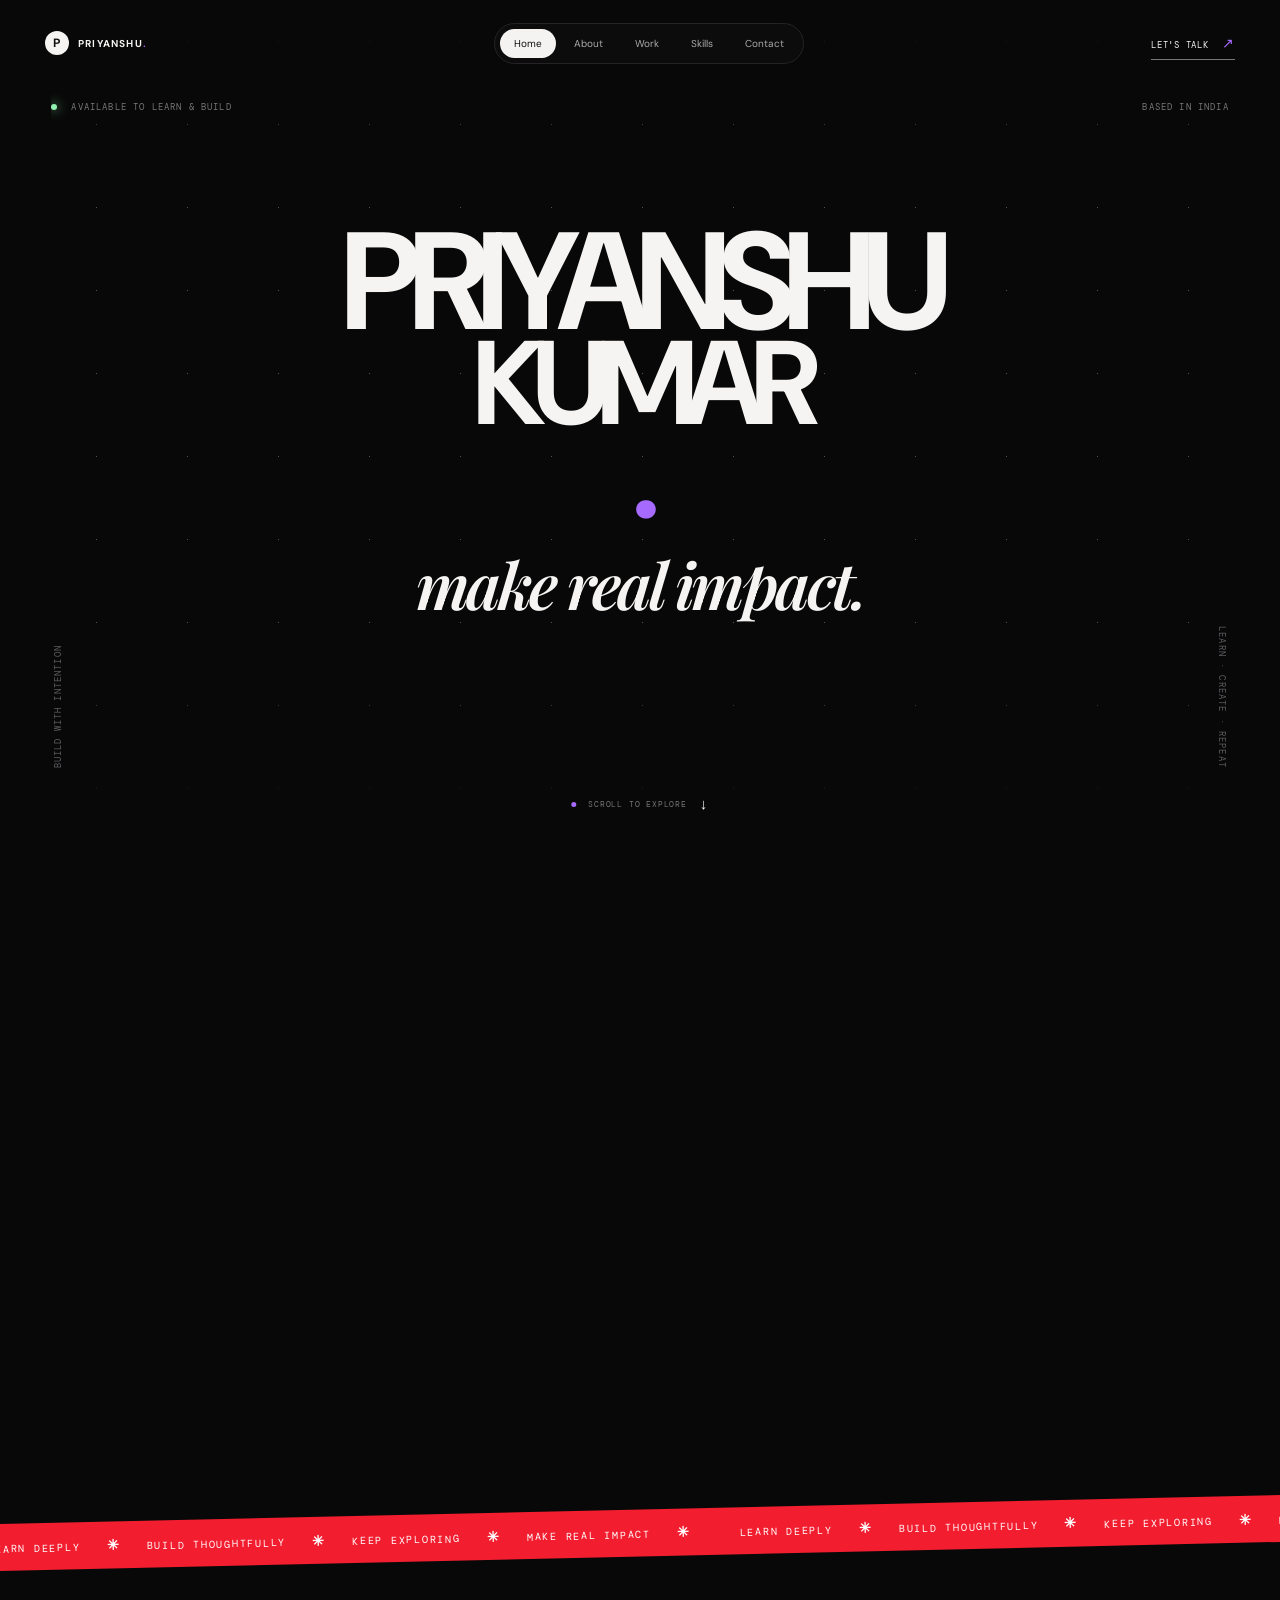
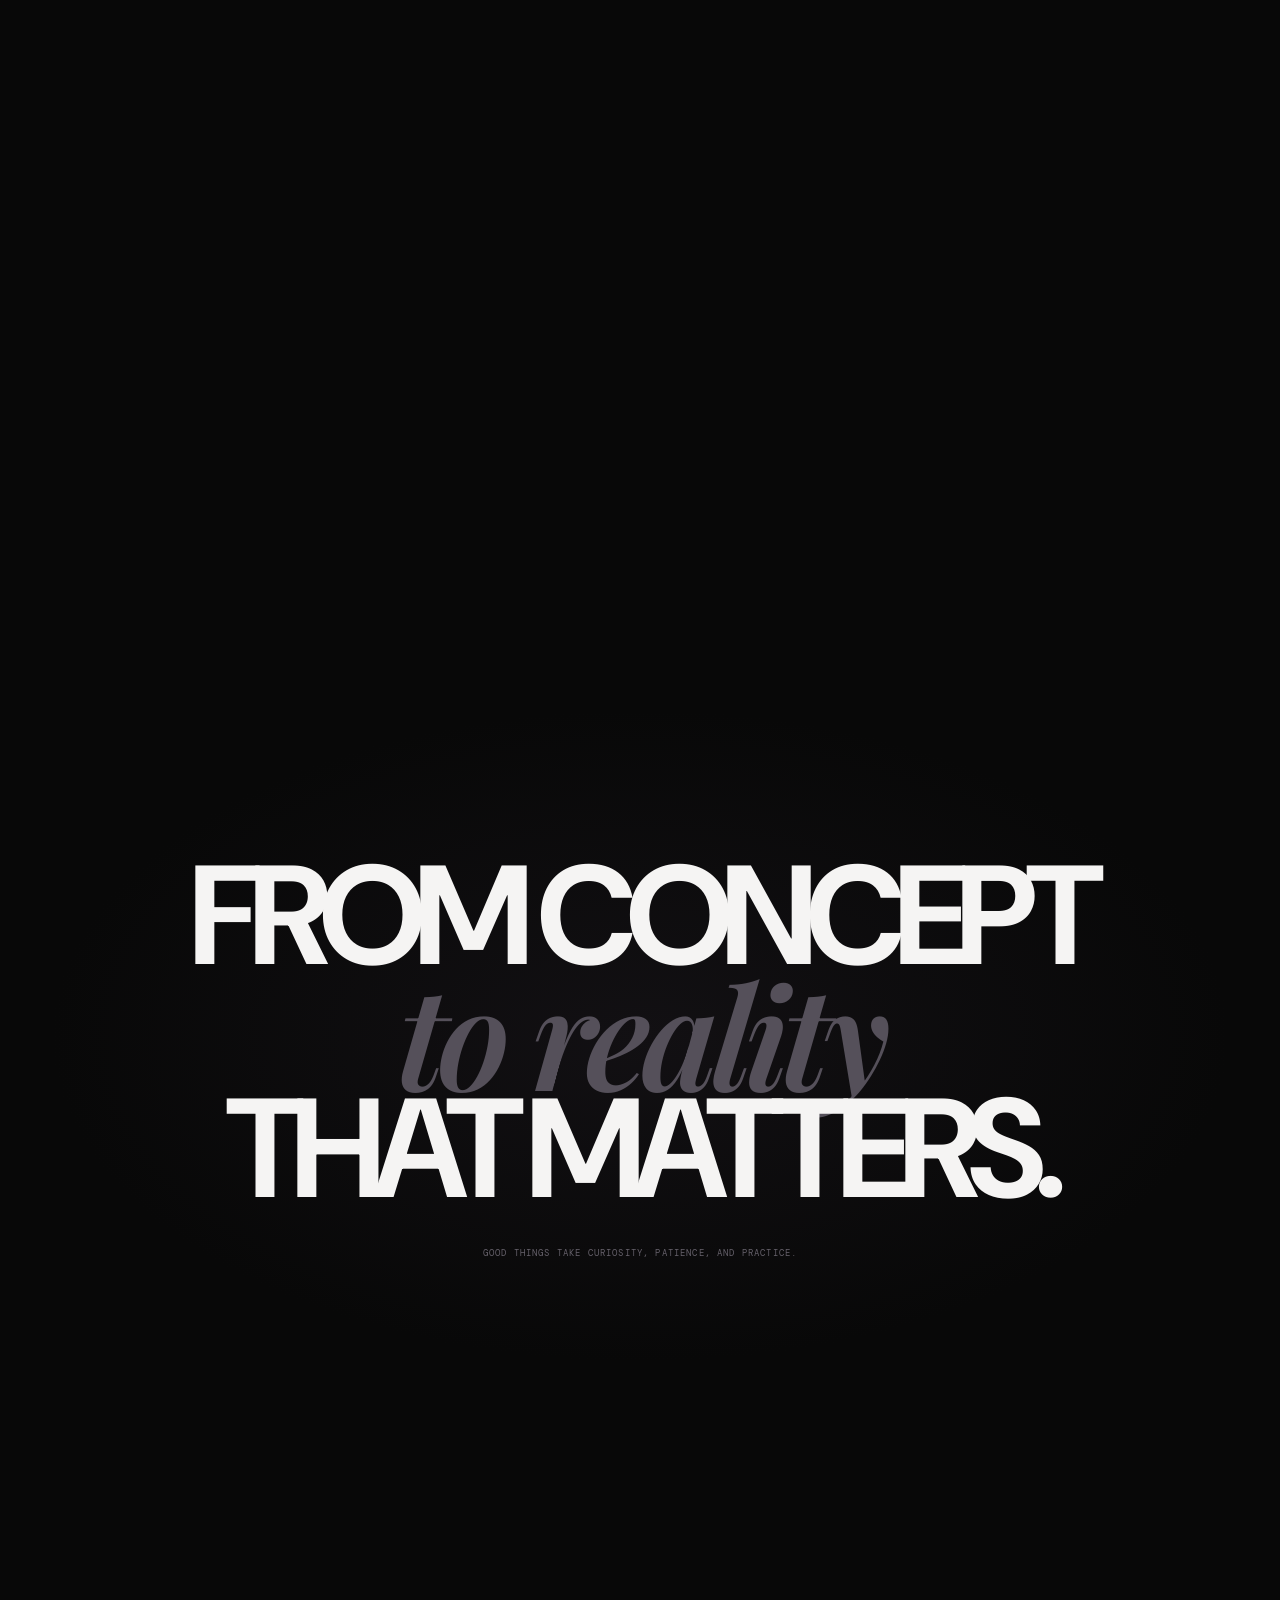
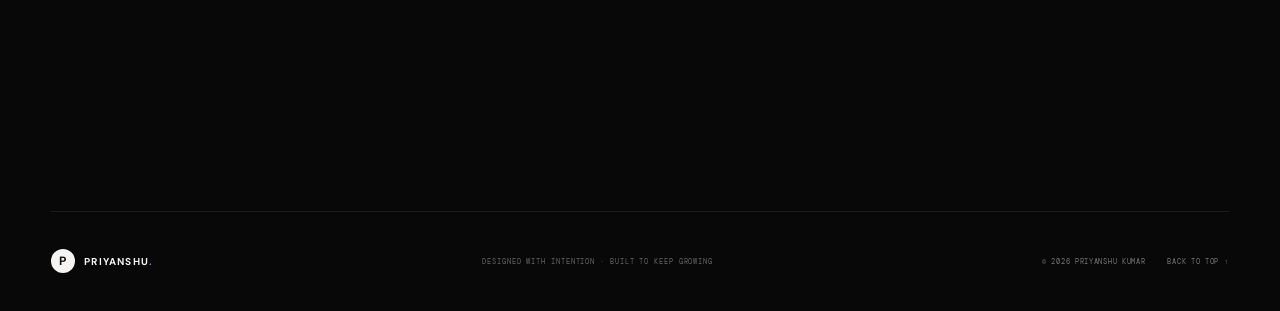
==== index.html @ 19720145 "Update stylesheet link path in index.html" ====
<!doctype html>
<html lang="en">
<head>
  <meta charset="utf-8">
  <meta name="viewport" content="width=device-width, initial-scale=1">
  <meta name="theme-color" content="#080808">
  <meta name="description" content="Priyanshu Kumar — aspiring software developer building thoughtful digital experiences.">
  <title>Priyanshu Kumar — Developer Portfolio</title>
  <link rel="preconnect" href="https://fonts.googleapis.com">
  <link rel="preconnect" href="https://fonts.gstatic.com" crossorigin>
  <link href="https://fonts.googleapis.com/css2?family=DM+Mono:wght@400;500&family=DM+Sans:wght@400;500;600;700&family=Playfair+Display:ital,wght@1,600;1,700&display=swap" rel="stylesheet">
  <link rel="stylesheet" href="priyanshu-portfolio/styles.css">
</head>
<body>
  <div class="intro-screen" aria-hidden="true">
    <div class="intro-corner top-left"></div><div class="intro-corner top-right"></div>
    <p class="eyebrow intro-kicker">INDEPENDENT DEVELOPER</p>
    <h1 class="intro-hello">HELLO<span>.</span></h1>
    <div class="intro-line"></div>
    <p class="eyebrow intro-bottom">PORTFOLIO WEBSITE <span>2026</span></p>
  </div>

  <header class="site-header">
    <a class="brand" href="#home" aria-label="Priyanshu Kumar home"><span class="brand-mark">P</span><span>PRIYANSHU<span class="brand-muted">.</span></span></a>
    <nav class="nav-pill" aria-label="Main navigation">
      <a class="nav-link active" href="#home">Home</a>
      <a class="nav-link" href="#about">About</a>
      <a class="nav-link" href="#work">Work</a>
      <a class="nav-link" href="#skills">Skills</a>
      <a class="nav-link" href="#contact">Contact</a>
    </nav>
    <a class="header-cta" href="mailto:princemraj2121@gmail.com">LET'S TALK <span>↗</span></a>
    <button class="menu-toggle" aria-label="Toggle menu" aria-expanded="false"><span></span><span></span></button>
  </header>

  <main>
    <section class="hero section-shell" id="home">
      <div class="starfield" aria-hidden="true"></div>
      <div class="hero-meta eyebrow"><span><i class="status-dot"></i> AVAILABLE TO LEARN & BUILD</span><span>BASED IN INDIA</span></div>
      <div class="hero-center">
        <p class="eyebrow reveal">DESIGNING, LEARNING AND BUILDING DIGITAL PRODUCTS</p>
        <h1 class="hero-name" aria-label="Priyanshu Kumar"><span>PRIYANSHU</span><span class="hero-surname">KUMAR<span class="period">.</span></span></h1>
        <p class="hero-tagline"><span class="serif-italic">make real impact.</span></p>
        <p class="hero-description reveal">Aspiring software developer with a curious mind,<br class="desktop-only"> a calm approach, and a passion for learning deeply.</p>
      </div>
      <a class="scroll-cue" href="#about"><span class="scroll-dot"></span><span>SCROLL TO EXPLORE</span><span class="down-arrow">↓</span></a>
      <div class="hero-side-note left eyebrow">BUILD WITH INTENTION</div>
      <div class="hero-side-note right eyebrow">LEARN · CREATE · REPEAT</div>
    </section>

    <section class="intro-grid section-shell" id="about">
      <article class="profile-card panel reveal">
        <div class="card-topline"><span class="eyebrow">A LITTLE ABOUT ME</span><span class="live-dot"></span></div>
        
<div class="profile-art">
  <img
    src="images/priyanshu.jpg"
    alt="Priyanshu Kumar"
    class="profile-photo"
  />
</div>

        <div class="profile-card-bottom"><div><h2>Priyanshu Kumar</h2><p>Student · Developer in progress</p></div><span class="arrow-round">↗</span></div>
        <div class="social-mini">
          <a href="https://github.com/Priyanshu25-29" target="_blank" rel="noreferrer" aria-label="GitHub">GH ↗</a>
          <a href="https://www.linkedin.com/in/priyanshu-kumar-01a818396/" target="_blank" rel="noreferrer" aria-label="LinkedIn">IN ↗</a>
          <a href="mailto:princemraj2121@gmail.com" aria-label="Email">MAIL ↗</a>
        </div>
      </article>

      <article class="statement-card panel reveal">
        <div class="card-topline"><span class="eyebrow purple">01 / THE MINDSET</span><span class="eyebrow muted">ALWAYS LEARNING</span></div>
        <h2>Interfaces<br>you can <span class="serif-italic">feel.</span></h2>
        <p class="muted-copy">Calm by nature. Passionate about development. Always looking to understand not just how something works, but why.</p>
        <div class="statement-decoration">✳</div>
        <div class="card-bottom-note eyebrow">THOUGHTFUL WORK, BUILT STEP BY STEP</div>
      </article>

      <article class="contact-card panel reveal">
        <span class="eyebrow purple">HAVE AN IDEA?</span>
        <h2>Let's build<br>the <span class="serif-italic">future.</span></h2>
        <p class="muted-copy">Open to learning, collaboration, and meaningful projects.</p>
        <a class="button-light" href="mailto:princemraj2121@gmail.com">CONNECT WITH ME <span>↗</span></a>
        <div class="contact-orbs"><i></i><i></i><i></i><i></i></div>
      </article>
    </section>

    <div class="marquee" aria-label="Learning, building, improving">
      <div class="marquee-track">
        <span>LEARN DEEPLY <b>✳</b> BUILD THOUGHTFULLY <b>✳</b> KEEP EXPLORING <b>✳</b> MAKE REAL IMPACT <b>✳</b></span>
        <span>LEARN DEEPLY <b>✳</b> BUILD THOUGHTFULLY <b>✳</b> KEEP EXPLORING <b>✳</b> MAKE REAL IMPACT <b>✳</b></span>
      </div>
    </div>

    <section class="venture section-shell" id="work">
      <div class="section-heading reveal">
        <p class="eyebrow purple">SELECTED PROJECTS · 2026</p>
        <h2>VENTURE<br><span class="serif-italic">showcase.</span></h2>
        <p class="section-intro">A few things I've brought to life through curiosity, code, and consistent iteration.</p>
      </div>

      <article class="project project-bookstore reveal">
        <div class="project-visual book-visual">
          <div class="browser-bar"><span></span><span></span><span></span><i>BOOKSTORE / ONLINE</i></div>
          <div class="book-scene">
            <div class="book book-a"><small>THE ART OF</small><strong>FOCUS</strong><em>Ideas for a better life</em></div>
            <div class="book book-b"><small>DESIGNING</small><strong>THE<br>FUTURE</strong></div>
            <div class="book book-c"><small>STORIES</small><strong>UNBOUND</strong></div>
            <div class="book-glow"></div>
          </div>
          <span class="visual-label eyebrow">01 — WEB DEVELOPMENT</span>
        </div>
        <div class="project-copy">
          <p class="eyebrow purple">01 / COMPLETED PROJECT</p>
          <h3>Bookstore<br><span class="serif-italic">online.</span></h3>
          <p>A completed bookstore website with a working prototype, designed to make discovering and browsing books feel simple and intuitive.</p>
          <div class="tag-list"><span>WEB DEVELOPMENT</span><span>WORKING PROTOTYPE</span></div>
          <a class="text-link" href="https://github.com/Priyanshu25-29/Bookstore" target="_blank" rel="noreferrer">VIEW SOURCE CODE <span>↗</span></a>
        </div>
      </article>

      <article class="project project-road reveal">
        <div class="project-copy">
          <p class="eyebrow purple">02 / COMPLETED PROJECT</p>
          <h3>AI road<br>damage <span class="serif-italic">detection.</span></h3>
          <p>An AI-focused project built around identifying road damage, with a running prototype exploring how technology can support safer roads.</p>
          <div class="tag-list"><span>ARTIFICIAL INTELLIGENCE</span><span>WORKING PROTOTYPE</span></div>
          <a class="text-link" href="https://github.com/Priyanshu25-29" target="_blank" rel="noreferrer">EXPLORE GITHUB <span>↗</span></a>
        </div>
        <div class="project-visual road-visual">
          <div class="road-grid"></div><div class="road-scan"></div>
          <div class="road-map-label eyebrow">ROAD SURFACE ANALYSIS <span>● LIVE CONCEPT</span></div>
          <div class="road-crack crack-one"></div><div class="road-crack crack-two"></div><div class="detection-box"><span>DAMAGE DETECTED</span><i></i></div>
          <span class="visual-label eyebrow">02 — ARTIFICIAL INTELLIGENCE</span>
        </div>
      </article>

      <article class="project project-gov reveal">
        <div class="project-visual gov-visual">
          <div class="gov-window">
            <div class="gov-window-top"><span class="gov-seal">G</span><span>GOVCONNECT <small>PUBLIC SERVICES, SIMPLIFIED</small></span><i>☰</i></div>
            <div class="gov-window-content"><p class="eyebrow">WELCOME TO GOVCONNECT</p><h4>Services for<br>every citizen.</h4><div class="gov-lines"><span></span><span></span><span></span></div><div class="gov-tiles"><i>⌂<small>Services</small></i><i>▤<small>Resources</small></i><i>↗<small>Updates</small></i></div></div>
          </div>
          <span class="visual-label eyebrow">03 — DIGITAL ACCESS</span>
        </div>
        <div class="project-copy">
          <p class="eyebrow purple">03 / COMPLETED PROJECT</p>
          <h3>GovConnect<span class="period">.</span></h3>
          <p>A completed project with a running prototype focused on making government-related information and services easier to discover and access.</p>
          <div class="tag-list"><span>WEB PROJECT</span><span>WORKING PROTOTYPE</span></div>
          <a class="text-link" href="https://github.com/Priyanshu25-29" target="_blank" rel="noreferrer">EXPLORE GITHUB <span>↗</span></a>
        </div>
      </article>
    </section>

    <section class="manifesto">
      <div class="manifesto-inner">
        <p class="eyebrow purple reveal">A WORK IN PROGRESS — BY DESIGN</p>
        <h2 class="manifesto-line"><span>FROM CONCEPT</span><span class="serif-italic">to reality</span><span>THAT MATTERS.</span></h2>
        <p class="manifesto-caption eyebrow">GOOD THINGS TAKE CURIOSITY, PATIENCE, AND PRACTICE.</p>
      </div>
    </section>

    <section class="skills section-shell" id="skills">
      <div class="section-heading skills-heading reveal">
        <p class="eyebrow purple">TOOLS I WORK WITH</p>
        <h2>THE<br><span class="serif-italic">toolkit.</span></h2>
      </div>
      <div class="skills-content">
        <p class="skills-intro muted-copy reveal">A growing foundation in programming and web development. Always learning, always improving.</p>
        <div class="skills-grid">
          <div class="skill-tile reveal"><span class="skill-icon">C</span><strong>C</strong><small>PROGRAMMING</small></div>
          <div class="skill-tile reveal"><span class="skill-icon cpp">C<span>++</span></span><strong>C++</strong><small>PROGRAMMING</small></div>
          <div class="skill-tile reveal"><span class="skill-icon python">Py</span><strong>Python</strong><small>PROGRAMMING</small></div>
          <div class="skill-tile reveal"><span class="skill-icon html">5</span><strong>HTML</strong><small>STRUCTURE</small></div>
          <div class="skill-tile reveal"><span class="skill-icon css">3</span><strong>CSS</strong><small>STYLING</small></div>
          <div class="skill-tile reveal"><span class="skill-icon js">JS</span><strong>JavaScript</strong><small>INTERACTIVITY</small></div>
        </div>
        <div class="education-card panel reveal">
          <div class="education-icon">✳</div>
          <div><p class="eyebrow purple">CURRENTLY LEARNING & BUILDING</p><h3>G.L. Bajaj Institute of Technology and Management</h3><p class="muted-copy">B.Tech · Computer Science and Information Technology</p></div>
          <span class="education-year">GRADUATING 2029</span>
        </div>
      </div>
    </section>

    <section class="workspace section-shell">
      <div class="workspace-card panel reveal">
        <div class="workspace-copy"><p class="eyebrow purple">THE NEXT CHAPTER</p><h2>Curiosity into<br><span class="serif-italic">capability.</span></h2><p class="muted-copy">I'm at the beginning of a long journey in software development. The goal is simple: keep learning, make useful things, and get better with every build.</p><a class="button-light" href="mailto:princemraj2121@gmail.com">START A CONVERSATION <span>↗</span></a></div>
        <div class="workspace-links"><div><span class="eyebrow muted">EXPLORE</span><a href="#work">WORK</a><a href="#about">ABOUT</a><a href="#skills">SKILLS</a><a href="#contact">CONTACT</a></div><div><span class="eyebrow muted">ELSEWHERE</span><a href="https://github.com/Priyanshu25-29" target="_blank" rel="noreferrer">GITHUB ↗</a><a href="https://www.linkedin.com/in/priyanshu-kumar-01a818396/" target="_blank" rel="noreferrer">LINKEDIN ↗</a><a href="mailto:princemraj2121@gmail.com">EMAIL ↗</a></div></div>
        <div class="workspace-stamp"><span>PK</span><small>BUILT WITH CURIOSITY<br>AND A LOT OF COFFEE</small></div>
      </div>
    </section>

    <section class="contact section-shell" id="contact">
      <div class="contact-title reveal"><p class="eyebrow purple">HAVE SOMETHING IN MIND?</p><h2>LET'S MAKE<br><span class="serif-italic">it happen.</span></h2></div>
      <div class="contact-bottom reveal"><p class="muted-copy">Have an idea, want to collaborate, or just want to talk about tech? My inbox is open.</p><a class="button-light" href="mailto:princemraj2121@gmail.com">EMAIL PRIYANSHU <span>↗</span></a></div>
    </section>
  </main>

  <footer class="footer section-shell">
    <a class="brand" href="#home"><span class="brand-mark">P</span><span>PRIYANSHU<span class="brand-muted">.</span></span></a>
    <p class="eyebrow">DESIGNED WITH INTENTION · BUILT TO KEEP GROWING</p>
    <div class="footer-right"><span class="eyebrow">© <span id="year">2026</span> PRIYANSHU KUMAR</span><a href="#home" class="back-top">BACK TO TOP ↑</a></div>
  </footer>
  <script src="script.js"></script>
</body>
</html>
---- priyanshu-portfolio/styles.css ----
@import url('https://fonts.googleapis.com/css2?family=Space+Grotesk:wght@400;500;600;700&display=swap');
:root{--bg:#080808;--panel:#101010;--panel2:#141414;--white:#f5f4f3;--muted:#777579;--line:#242326;--purple:#a66aff;--red:#f21d2f;--mono:'DM Mono',monospace;--sans:'DM Sans','Space Grotesk',sans-serif;--serif:'Playfair Display',serif}
*{box-sizing:border-box}html{scroll-behavior:smooth;scroll-padding-top:90px}body{margin:0;background:var(--bg);color:var(--white);font-family:var(--sans);overflow-x:hidden}a{color:inherit;text-decoration:none}button{font:inherit}.eyebrow{font-family:var(--mono);font-size:9px;letter-spacing:.13em;line-height:1.6}.purple{color:var(--purple)}.muted,.muted-copy{color:#8b898d}.serif-italic{font-family:var(--serif);font-weight:600;font-style:italic;letter-spacing:-.055em}.period{color:var(--purple)}.section-shell{width:min(1320px,calc(100% - 8vw));margin-inline:auto}
.intro-screen{position:fixed;inset:0;background:#101010;z-index:1000;display:flex;align-items:center;justify-content:center;flex-direction:column;animation:introOut .9s 2.15s cubic-bezier(.7,0,.2,1) forwards}.intro-kicker{position:absolute;top:27%;color:#8c8b8c}.intro-hello{font-size:clamp(5rem,13vw,12rem);letter-spacing:-.09em;line-height:.8;margin:0;font-weight:700;animation:helloIn .8s .25s both}.intro-hello span{color:var(--purple)}.intro-line{width:0;height:1px;background:#3b393d;margin:34px 0 15px;animation:lineIn .7s .8s forwards}.intro-bottom{font-size:7px;color:#6f6d70}.intro-bottom span{margin-left:10px}.intro-corner{position:absolute;width:24px;height:24px;opacity:.5}.top-left{top:8%;left:4%;border-left:1px solid #666;border-top:1px solid #666}.top-right{top:8%;right:4%;border-right:1px solid #666;border-top:1px solid #666}@keyframes helloIn{from{opacity:0;transform:translateY(35px);letter-spacing:-.03em}to{opacity:1;transform:translateY(0);letter-spacing:-.09em}}@keyframes lineIn{to{width:100px}}@keyframes introOut{to{opacity:0;visibility:hidden;transform:scale(1.025);pointer-events:none}}
.site-header{position:fixed;top:16px;left:50%;transform:translateX(-50%);width:min(1440px,calc(100% - 5vw));height:54px;display:flex;align-items:center;justify-content:space-between;z-index:100;padding:0 13px;transition:background .3s,border .3s}.site-header.scrolled{background:rgba(10,10,10,.8);border:1px solid rgba(255,255,255,.08);border-radius:999px;backdrop-filter:blur(18px)}.brand{display:flex;align-items:center;gap:9px;font-size:10px;letter-spacing:.12em;font-weight:700}.brand-mark{width:24px;height:24px;border-radius:50%;background:#f5f4f3;color:#111;display:grid;place-items:center;font-size:12px;font-weight:700}.brand-muted{color:var(--purple)}.nav-pill{display:flex;gap:4px;padding:5px;border:1px solid #252326;background:rgba(15,15,15,.7);border-radius:100px}.nav-link{font-size:10px;color:#aaa;padding:8px 14px;border-radius:100px;transition:.25s}.nav-link:hover,.nav-link.active{background:#f4f3f2;color:#111}.header-cta{font:9px var(--mono);letter-spacing:.08em;border-bottom:1px solid #777;padding:7px 0}.header-cta span{color:var(--purple);font-size:14px;margin-left:8px}.menu-toggle{display:none;background:none;border:0;color:white}
.hero{height:min(850px,100svh);min-height:660px;position:relative;display:flex;align-items:center;justify-content:center;text-align:center;overflow:hidden}.starfield{position:absolute;inset:0;opacity:.48;background-image:radial-gradient(#a4a0a8 .6px,transparent .8px);background-size:91px 83px;mask-image:linear-gradient(transparent,black 20%,black 75%,transparent);animation:starShift 24s linear infinite}@keyframes starShift{to{background-position:91px 83px}}.hero-center{position:relative;z-index:1;margin-top:15px}.hero-center>.eyebrow{color:#77747b;margin-bottom:25px}.hero-name{font-size:clamp(4.3rem,10.8vw,10.3rem);font-weight:700;letter-spacing:-.09em;line-height:.79;margin:0;display:flex;flex-direction:column;align-items:center}.hero-name span{display:block;animation:heroText .9s cubic-bezier(.2,.8,.2,1) both}.hero-name span:nth-child(2){animation-delay:.15s}.hero-surname{font-size:.86em}.hero-tagline{font-size:clamp(2.3rem,5vw,4.7rem);margin:24px 0 15px;line-height:1.1}.hero-description{font-size:13px;line-height:1.8;color:#858288;margin:0}.hero-meta{position:absolute;top:100px;left:0;right:0;display:flex;justify-content:space-between;color:#777}.status-dot,.live-dot{display:inline-block;width:6px;height:6px;border-radius:50%;background:#8ff0b0;margin-right:8px;box-shadow:0 0 12px #8ff0b0}.scroll-cue{position:absolute;bottom:36px;left:50%;transform:translateX(-50%);display:flex;align-items:center;gap:12px;color:#777;font:8px var(--mono);letter-spacing:.1em}.scroll-dot{height:5px;width:5px;background:var(--purple);border-radius:50%;animation:pulse 1.6s infinite}.down-arrow{font-size:15px;color:white}@keyframes pulse{50%{box-shadow:0 0 0 6px #a66aff22}}.hero-side-note{position:absolute;bottom:82px;color:#5d5b60;writing-mode:vertical-rl}.hero-side-note.left{left:0;transform:rotate(180deg)}.hero-side-note.right{right:0}.reveal{opacity:0;transform:translateY(24px);transition:opacity .8s ease,transform .8s cubic-bezier(.2,.8,.2,1)}.reveal.visible{opacity:1;transform:translateY(0)}@keyframes heroText{from{opacity:0;transform:translateY(40px);filter:blur(8px)}to{opacity:1;transform:translateY(0);filter:blur(0)}}
.intro-grid{display:grid;grid-template-columns:.86fr 1.45fr .9fr;gap:14px;margin-top:12px;margin-bottom:110px}.panel{background:var(--panel);border:1px solid #191819;border-radius:24px;position:relative;overflow:hidden}.profile-card,.statement-card,.contact-card{min-height:360px;padding:23px}.card-topline{display:flex;justify-content:space-between;align-items:center;color:#9b999e}.profile-art{height:218px;margin:18px 0 15px;background:radial-gradient(ellipse at center,#2a183b 0%,#17111d 36%,#0b0b0c 70%);border-radius:15px;position:relative;overflow:hidden;display:grid;place-items:center}.orbit{position:absolute;border:1px solid #a66aff36;border-radius:50%;transform:rotate(-28deg)}.orbit-one{width:170px;height:85px}.orbit-two{width:130px;height:170px;transform:rotate(45deg)}.orbit-three{width:220px;height:135px;transform:rotate(70deg)}.profile-initial{font-size:80px;font-weight:700;letter-spacing:-.1em;color:#e8d9ff;text-shadow:0 0 35px #a66aff66}.profile-initial span{font-family:var(--serif);font-style:italic;color:#a66aff}.profile-art-caption{position:absolute;bottom:12px;left:13px;font-size:7px;color:#8b7a9c}.profile-card-bottom{display:flex;justify-content:space-between;align-items:center}.profile-card-bottom h2{font-size:14px;margin:0 0 5px}.profile-card-bottom p{font-size:10px;color:#858288;margin:0}.arrow-round{border:1px solid #333;border-radius:50%;height:32px;width:32px;display:grid;place-items:center}.social-mini{display:flex;gap:17px;margin-top:17px;font:8px var(--mono);color:#777}.social-mini a:hover{color:var(--purple)}.statement-card{padding:26px 30px;background:radial-gradient(ellipse at 85% 10%,#20132c 0%,#101010 40%)}.statement-card h2,.contact-card h2{font-size:clamp(2.1rem,3.6vw,3.8rem);letter-spacing:-.075em;line-height:.94;margin:48px 0 16px}.statement-card h2 .serif-italic,.contact-card h2 .serif-italic{color:#aaa1b3}.muted-copy{font-size:12px;line-height:1.8}.statement-card .muted-copy{max-width:320px}.statement-decoration{position:absolute;right:32px;bottom:46px;font-size:35px;color:#a66aff80;animation:spin 18s linear infinite}@keyframes spin{to{transform:rotate(360deg)}}.card-bottom-note{position:absolute;bottom:21px;left:30px;color:#5d5a60;font-size:7px}.contact-card{background:linear-gradient(145deg,#151019,#0f0f10 65%)}.contact-card h2{font-size:clamp(2rem,3vw,3rem);margin:48px 0 12px}.contact-card .muted-copy{font-size:11px}.button-light{display:inline-flex;align-items:center;justify-content:space-between;gap:25px;background:#f5f4f3;color:#111;border-radius:8px;padding:13px 15px;font:9px var(--mono);letter-spacing:.04em;margin-top:14px;transition:transform .25s,background .25s}.button-light span{font-size:15px}.button-light:hover{transform:translateY(-3px);background:#d6b9ff}.contact-orbs{display:flex;position:absolute;right:22px;bottom:24px}.contact-orbs i{display:block;width:22px;height:22px;border:2px solid #171019;border-radius:50%;margin-left:-5px;background:linear-gradient(135deg,#cba4ff,#311e46)}.contact-orbs i:nth-child(2){background:linear-gradient(135deg,#a66aff,#24122f)}.contact-orbs i:nth-child(3){background:linear-gradient(135deg,#e9d8ff,#58377a)}.contact-orbs i:nth-child(4){background:linear-gradient(135deg,#7946a6,#171019)}
.marquee{overflow:hidden;background:var(--red);color:#fff;transform:rotate(-1.3deg) scale(1.02);margin:35px 0 150px;padding:14px 0;white-space:nowrap}.marquee-track{display:flex;width:max-content;animation:marquee 28s linear infinite}.marquee-track span{font:10px var(--mono);letter-spacing:.16em;padding-right:30px}.marquee-track b{font-size:14px;margin:0 18px}@keyframes marquee{to{transform:translateX(-50%)}}
.venture{padding-bottom:120px}.section-heading{max-width:620px;margin:0 0 70px}.section-heading h2{font-size:clamp(4rem,9vw,8.5rem);line-height:.78;letter-spacing:-.09em;margin:24px 0}.section-heading h2 .serif-italic{color:#615d64}.section-intro{color:#8b898d;font-size:13px;max-width:390px;line-height:1.8;margin-top:32px}.project{display:grid;grid-template-columns:1.2fr .8fr;gap:clamp(30px,6vw,90px);align-items:center;margin:0 0 120px}.project-road{grid-template-columns:.8fr 1.2fr}.project-visual{height:440px;border-radius:20px;position:relative;overflow:hidden;background:#101011;border:1px solid #202023}.browser-bar{height:33px;display:flex;align-items:center;gap:5px;padding:0 14px;border-bottom:1px solid #29282b;background:#161517}.browser-bar span{width:5px;height:5px;border-radius:50%;background:#555}.browser-bar i{font:7px var(--mono);color:#777;margin-left:12px;font-style:normal;letter-spacing:.1em}.book-visual{background:radial-gradient(ellipse at 50% 60%,#34213f,#0c0b0e 68%)}.book-scene{position:absolute;inset:34px 0 0;display:flex;align-items:center;justify-content:center;perspective:800px}.book{width:122px;height:210px;position:relative;display:flex;flex-direction:column;justify-content:space-between;padding:17px 12px;box-shadow:12px 17px 25px #0009;transform:rotateY(-12deg) rotateZ(-6deg);z-index:2;color:#161118;background:linear-gradient(120deg,#e5d5c0,#9c7c65);font-family:var(--sans)}.book small{font:7px var(--mono);letter-spacing:.08em}.book strong{font-size:24px;line-height:.9;letter-spacing:-.07em}.book em{font:italic 8px var(--serif)}.book-b{background:linear-gradient(140deg,#6c4c87,#24192e);color:#eee5f5;height:240px;transform:rotateY(10deg) rotateZ(5deg) translateY(-12px);margin-left:-25px;z-index:3}.book-c{background:linear-gradient(130deg,#d4b46e,#73562c);height:190px;transform:rotateY(-14deg) rotateZ(9deg);margin-left:-20px}.book-glow{position:absolute;width:300px;height:180px;background:#a66aff25;filter:blur(45px);border-radius:50%}.visual-label{position:absolute;bottom:18px;left:20px;color:#8a858f;font-size:7px}.project-copy{max-width:420px}.project-copy h3{font-size:clamp(2.6rem,5vw,5rem);letter-spacing:-.08em;line-height:.91;margin:22px 0}.project-copy h3 .serif-italic{color:#9b909f}.project-copy>p:not(.eyebrow){color:#89868c;font-size:12px;line-height:1.9;max-width:360px}.tag-list{display:flex;gap:7px;flex-wrap:wrap;margin:22px 0 27px}.tag-list span{border:1px solid #29272c;border-radius:30px;padding:7px 10px;color:#aaa6ad;font:8px var(--mono)}.text-link{display:inline-flex;gap:18px;align-items:center;border-bottom:1px solid #555;padding-bottom:9px;font:9px var(--mono);letter-spacing:.06em}.text-link span{color:var(--purple);font-size:15px;transition:transform .2s}.text-link:hover span{transform:translate(3px,-3px)}.road-visual{background:#101114;min-height:440px;background-image:linear-gradient(#25262a 1px,transparent 1px),linear-gradient(90deg,#25262a 1px,transparent 1px);background-size:42px 42px}.road-grid{position:absolute;inset:0;background:radial-gradient(ellipse at center,#27272b 0%,transparent 65%)}.road-scan{position:absolute;left:0;right:0;top:30%;height:2px;background:#a66aff;box-shadow:0 0 20px #a66aff;opacity:.7;animation:scan 4s ease-in-out infinite alternate}@keyframes scan{to{top:75%}}.road-map-label{position:absolute;top:20px;left:20px;right:20px;color:#a9a4b0;display:flex;justify-content:space-between;font-size:7px}.road-map-label span{color:#91d9a4}.road-crack{position:absolute;background:#060607;filter:drop-shadow(0 0 4px #000);clip-path:polygon(40% 0,56% 15%,49% 27%,66% 40%,48% 52%,58% 70%,35% 100%,42% 69%,28% 53%,40% 39%,30% 24%)}.crack-one{width:160px;height:210px;top:27%;left:31%;transform:rotate(20deg)}.crack-two{width:95px;height:130px;top:40%;left:55%;transform:rotate(-35deg)}.detection-box{position:absolute;top:37%;left:25%;width:190px;height:125px;border:1px solid #a66aff;box-shadow:0 0 15px #a66aff22}.detection-box span{position:absolute;top:-19px;left:-1px;background:#a66aff;color:#111;font:7px var(--mono);padding:5px 7px}.detection-box i{position:absolute;right:-4px;bottom:-4px;width:7px;height:7px;background:#c9a2ff;border-radius:50%}.gov-visual{background:radial-gradient(ellipse at 65% 40%,#213b38,#101313 65%);display:grid;place-items:center}.gov-window{width:75%;min-height:285px;border:1px solid #45615c;background:#0b1514;border-radius:10px;box-shadow:0 20px 50px #0009;transform:rotate(-3deg);overflow:hidden}.gov-window-top{height:48px;border-bottom:1px solid #29423d;display:flex;align-items:center;gap:10px;padding:0 14px;font-size:9px;letter-spacing:.08em}.gov-seal{width:25px;height:25px;border:1px solid #8bc5b1;border-radius:50%;display:grid;place-items:center;color:#8bc5b1}.gov-window-top small{display:block;font-size:5px;color:#7c9a91;margin-top:4px}.gov-window-top i{margin-left:auto;font-style:normal}.gov-window-content{padding:22px}.gov-window-content .eyebrow{color:#85b6a5;font-size:7px}.gov-window-content h4{font-size:27px;line-height:.98;letter-spacing:-.06em;margin:12px 0}.gov-lines{display:grid;gap:6px;margin:15px 0}.gov-lines span{height:3px;background:#29413c;width:80%}.gov-lines span:nth-child(2){width:62%}.gov-lines span:nth-child(3){width:71%}.gov-tiles{display:flex;gap:8px}.gov-tiles i{display:flex;flex-direction:column;gap:8px;flex:1;padding:12px 7px;background:#172b27;color:#a3c8bc;font-size:16px;font-style:normal}.gov-tiles small{font:6px var(--mono);color:#8da69d}
.manifesto{min-height:660px;display:grid;place-items:center;text-align:center;overflow:hidden;background:radial-gradient(ellipse at center,#121013 0%,#080808 65%);padding:120px 5vw;margin-bottom:90px}.manifesto-inner{width:100%}.manifesto-line{font-size:clamp(3.6rem,11vw,10.5rem);font-weight:700;letter-spacing:-.09em;line-height:.83;margin:32px 0;display:flex;flex-direction:column;align-items:center}.manifesto-line span{white-space:nowrap;animation:drift 7s ease-in-out infinite alternate}.manifesto-line span:nth-child(2){color:#55505a;animation-delay:-2s}.manifesto-line span:nth-child(3){animation-delay:-4s}@keyframes drift{to{transform:translateX(12px)}}.manifesto-caption{color:#66616b;margin-top:38px}
.skills{display:grid;grid-template-columns:.8fr 1.2fr;gap:8vw;padding:80px 0 130px}.skills-heading h2{font-size:clamp(4rem,8vw,7.5rem)}.skills-content{padding-top:15px}.skills-intro{max-width:370px;margin:0 0 30px}.skills-grid{display:grid;grid-template-columns:repeat(3,1fr);gap:9px}.skill-tile{min-height:145px;border:1px solid #232125;border-radius:15px;background:#101010;padding:18px;display:flex;flex-direction:column;justify-content:space-between;transition:transform .3s,border-color .3s,background .3s}.skill-tile:hover{transform:translateY(-5px);border-color:#76519b;background:#151119}.skill-icon{font-weight:700;font-size:28px;letter-spacing:-.08em;color:#f4f1f6}.skill-icon.cpp{font-size:23px}.skill-icon.cpp span{color:#a66aff}.skill-icon.python{color:#a8c9f7}.skill-icon.html{color:#e98558}.skill-icon.css{color:#70aaff}.skill-icon.js{font:700 19px var(--mono);color:#111;background:#e6d86a;padding:4px 6px;width:max-content}.skill-tile strong{font-size:12px}.skill-tile small{font:7px var(--mono);color:#777;letter-spacing:.1em}.education-card{margin-top:14px;padding:23px;display:flex;gap:17px;align-items:center}.education-icon{width:40px;height:40px;border:1px solid #40334c;border-radius:12px;display:grid;place-items:center;color:var(--purple);font-size:20px;flex-shrink:0}.education-card h3{font-size:13px;margin:7px 0}.education-card .muted-copy{margin:0;font-size:10px}.education-year{margin-left:auto;white-space:nowrap;font:8px var(--mono);color:#89838f}
.workspace{padding-bottom:120px}.workspace-card{padding:45px;display:grid;grid-template-columns:1.2fr .8fr;gap:40px;background:radial-gradient(ellipse at 20% 10%,#19131f,#101010 55%);border-radius:30px}.workspace-copy h2{font-size:clamp(2.8rem,5vw,5rem);line-height:.9;letter-spacing:-.08em;margin:23px 0}.workspace-copy h2 .serif-italic{color:#a49ba9}.workspace-copy>p:not(.eyebrow){max-width:400px}.workspace-links{display:flex;gap:clamp(35px,6vw,100px);justify-content:center;padding-top:15px}.workspace-links>div{display:flex;flex-direction:column;gap:13px}.workspace-links .eyebrow{margin-bottom:8px}.workspace-links a{font-size:10px;letter-spacing:.08em}.workspace-links a:hover{color:var(--purple)}.workspace-stamp{grid-column:1/-1;border-top:1px solid #29252c;padding-top:20px;display:flex;align-items:center;gap:12px;color:#777}.workspace-stamp span{width:32px;height:32px;border:1px solid #493658;border-radius:50%;display:grid;place-items:center;color:#c7a3f0;font:11px var(--serif);font-style:italic}.workspace-stamp small{font:7px var(--mono);line-height:1.7;letter-spacing:.08em}
.contact{padding:90px 0 110px;border-top:1px solid #1e1c20}.contact-title h2{font-size:clamp(4rem,10vw,9rem);letter-spacing:-.09em;line-height:.8;margin:30px 0}.contact-title h2 .serif-italic{color:#655c6b}.contact-bottom{display:flex;justify-content:space-between;align-items:end;gap:30px}.contact-bottom .muted-copy{max-width:340px}.contact-bottom .button-light{margin:0}.footer{border-top:1px solid #1e1c20;min-height:100px;display:flex;align-items:center;justify-content:space-between;gap:20px}.footer>.eyebrow{color:#666;font-size:7px}.footer-right{display:flex;align-items:center;gap:22px}.footer-right .eyebrow,.back-top{font:7px var(--mono);color:#777;letter-spacing:.1em}.back-top:hover{color:#fff}
@media(max-width:900px){.section-shell{width:calc(100% - 7vw)}.intro-grid{grid-template-columns:1fr 1.2fr}.contact-card{grid-column:1/-1;min-height:290px}.contact-card h2{margin-top:30px}.contact-orbs{right:35px;bottom:35px}.project,.project-road{gap:35px}.project-visual{height:360px}.skills{gap:4vw}.workspace-card{padding:30px;gap:20px}.workspace-links{gap:25px}.hero-meta{top:90px}}
@media(max-width:640px){html{scroll-padding-top:75px}.site-header{top:8px;width:calc(100% - 20px);height:48px;padding:0 8px}.brand{font-size:9px}.brand-mark{width:23px;height:23px}.header-cta{display:none}.menu-toggle{display:flex;flex-direction:column;gap:5px;padding:10px}.menu-toggle span{display:block;width:18px;height:1px;background:#fff}.nav-pill{display:none;position:absolute;top:53px;left:0;right:0;border-radius:15px;flex-direction:column;padding:8px;background:#111;border-color:#2c2930}.nav-pill.open{display:flex}.nav-link{padding:12px}.hero{min-height:620px;height:95svh}.hero-meta{top:80px;font-size:7px}.hero-name{font-size:clamp(3.7rem,16vw,6.4rem)}.hero-tagline{font-size:2.6rem;margin-top:23px}.hero-description{font-size:11px;padding:0 8px}.hero-side-note{font-size:7px}.scroll-cue{bottom:28px}.intro-grid{grid-template-columns:1fr;margin-bottom:80px;gap:10px}.profile-card,.statement-card,.contact-card{min-height:330px;padding:20px}.profile-art{height:200px}.statement-card h2{margin-top:45px}.contact-card{grid-column:auto}.marquee{margin:10px 0 100px;padding:12px 0}.marquee-track span{font-size:8px}.venture{padding-bottom:50px}.section-heading{margin-bottom:45px}.section-heading h2{font-size:clamp(4rem,17vw,6rem)}.section-intro{font-size:12px}.project,.project-road{grid-template-columns:1fr;gap:25px;margin-bottom:85px}.project-road .project-copy{order:2}.project-road .project-visual{order:1}.project-visual{height:330px}.project-copy h3{font-size:3.5rem}.manifesto{min-height:460px;padding:80px 4vw;margin-bottom:35px}.manifesto-line{font-size:clamp(3rem,13vw,5.5rem)}.manifesto-caption{font-size:7px}.skills{grid-template-columns:1fr;gap:10px;padding:55px 0 80px}.skills-heading h2{font-size:5rem;margin-bottom:25px}.skills-content{padding:0}.skills-grid{grid-template-columns:repeat(2,1fr)}.skill-tile{min-height:130px}.education-card{align-items:flex-start;padding:16px}.education-card h3{line-height:1.5}.education-year{font-size:7px}.workspace{padding-bottom:80px}.workspace-card{grid-template-columns:1fr;padding:24px;gap:25px}.workspace-links{justify-content:flex-start;padding-top:15px;gap:55px}.workspace-stamp{grid-column:auto}.contact{padding:70px 0 75px}.contact-title h2{font-size:clamp(3.7rem,15vw,6rem)}.contact-bottom{align-items:flex-start;flex-direction:column;gap:10px}.footer{padding:22px 0;flex-wrap:wrap}.footer>.eyebrow{order:3;width:100%}.footer-right{gap:12px;flex-direction:column;align-items:flex-end}.footer-right .eyebrow,.back-top{font-size:6px}.desktop-only{display:none}}
@media(prefers-reduced-motion:reduce){*,*::before,*::after{animation-duration:.01ms!important;animation-iteration-count:1!important;scroll-behavior:auto!important;transition-duration:.01ms!important}.intro-screen{display:none}.reveal{opacity:1;transform:none}}

.profile-photo {
  width: 100%;
  height: 100%;
  display: block;
  object-fit: cover;
  object-position: center 20%;
  border-radius: 15px;
}
@import url('https://fonts.googleapis.com/css2?family=Space+Grotesk:wght@400;500;600;700&display=swap');
:root{--bg:#080808;--panel:#101010;--panel2:#141414;--white:#f5f4f3;--muted:#777579;--line:#242326;--purple:#a66aff;--red:#f21d2f;--mono:'DM Mono',monospace;--sans:'DM Sans','Space Grotesk',sans-serif;--serif:'Playfair Display',serif}
*{box-sizing:border-box}html{scroll-behavior:smooth;scroll-padding-top:90px}body{margin:0;background:var(--bg);color:var(--white);font-family:var(--sans);overflow-x:hidden}a{color:inherit;text-decoration:none}button{font:inherit}.eyebrow{font-family:var(--mono);font-size:9px;letter-spacing:.13em;line-height:1.6}.purple{color:var(--purple)}.muted,.muted-copy{color:#8b898d}.serif-italic{font-family:var(--serif);font-weight:600;font-style:italic;letter-spacing:-.055em}.period{color:var(--purple)}.section-shell{width:min(1320px,calc(100% - 8vw));margin-inline:auto}
.intro-screen{position:fixed;inset:0;background:#101010;z-index:1000;display:flex;align-items:center;justify-content:center;flex-direction:column;animation:introOut .9s 2.15s cubic-bezier(.7,0,.2,1) forwards}.intro-kicker{position:absolute;top:27%;color:#8c8b8c}.intro-hello{font-size:clamp(5rem,13vw,12rem);letter-spacing:-.09em;line-height:.8;margin:0;font-weight:700;animation:helloIn .8s .25s both}.intro-hello span{color:var(--purple)}.intro-line{width:0;height:1px;background:#3b393d;margin:34px 0 15px;animation:lineIn .7s .8s forwards}.intro-bottom{font-size:7px;color:#6f6d70}.intro-bottom span{margin-left:10px}.intro-corner{position:absolute;width:24px;height:24px;opacity:.5}.top-left{top:8%;left:4%;border-left:1px solid #666;border-top:1px solid #666}.top-right{top:8%;right:4%;border-right:1px solid #666;border-top:1px solid #666}@keyframes helloIn{from{opacity:0;transform:translateY(35px);letter-spacing:-.03em}to{opacity:1;transform:translateY(0);letter-spacing:-.09em}}@keyframes lineIn{to{width:100px}}@keyframes introOut{to{opacity:0;visibility:hidden;transform:scale(1.025);pointer-events:none}}
.site-header{position:fixed;top:16px;left:50%;transform:translateX(-50%);width:min(1440px,calc(100% - 5vw));height:54px;display:flex;align-items:center;justify-content:space-between;z-index:100;padding:0 13px;transition:background .3s,border .3s}.site-header.scrolled{background:rgba(10,10,10,.8);border:1px solid rgba(255,255,255,.08);border-radius:999px;backdrop-filter:blur(18px)}.brand{display:flex;align-items:center;gap:9px;font-size:10px;letter-spacing:.12em;font-weight:700}.brand-mark{width:24px;height:24px;border-radius:50%;background:#f5f4f3;color:#111;display:grid;place-items:center;font-size:12px;font-weight:700}.brand-muted{color:var(--purple)}.nav-pill{display:flex;gap:4px;padding:5px;border:1px solid #252326;background:rgba(15,15,15,.7);border-radius:100px}.nav-link{font-size:10px;color:#aaa;padding:8px 14px;border-radius:100px;transition:.25s}.nav-link:hover,.nav-link.active{background:#f4f3f2;color:#111}.header-cta{font:9px var(--mono);letter-spacing:.08em;border-bottom:1px solid #777;padding:7px 0}.header-cta span{color:var(--purple);font-size:14px;margin-left:8px}.menu-toggle{display:none;background:none;border:0;color:white}
.hero{height:min(850px,100svh);min-height:660px;position:relative;display:flex;align-items:center;justify-content:center;text-align:center;overflow:hidden}.starfield{position:absolute;inset:0;opacity:.48;background-image:radial-gradient(#a4a0a8 .6px,transparent .8px);background-size:91px 83px;mask-image:linear-gradient(transparent,black 20%,black 75%,transparent);animation:starShift 24s linear infinite}@keyframes starShift{to{background-position:91px 83px}}.hero-center{position:relative;z-index:1;margin-top:15px}.hero-center>.eyebrow{color:#77747b;margin-bottom:25px}.hero-name{font-size:clamp(4.3rem,10.8vw,10.3rem);font-weight:700;letter-spacing:-.09em;line-height:.79;margin:0;display:flex;flex-direction:column;align-items:center}.hero-name span{display:block;animation:heroText .9s cubic-bezier(.2,.8,.2,1) both}.hero-name span:nth-child(2){animation-delay:.15s}.hero-surname{font-size:.86em}.hero-tagline{font-size:clamp(2.3rem,5vw,4.7rem);margin:24px 0 15px;line-height:1.1}.hero-description{font-size:13px;line-height:1.8;color:#858288;margin:0}.hero-meta{position:absolute;top:100px;left:0;right:0;display:flex;justify-content:space-between;color:#777}.status-dot,.live-dot{display:inline-block;width:6px;height:6px;border-radius:50%;background:#8ff0b0;margin-right:8px;box-shadow:0 0 12px #8ff0b0}.scroll-cue{position:absolute;bottom:36px;left:50%;transform:translateX(-50%);display:flex;align-items:center;gap:12px;color:#777;font:8px var(--mono);letter-spacing:.1em}.scroll-dot{height:5px;width:5px;background:var(--purple);border-radius:50%;animation:pulse 1.6s infinite}.down-arrow{font-size:15px;color:white}@keyframes pulse{50%{box-shadow:0 0 0 6px #a66aff22}}.hero-side-note{position:absolute;bottom:82px;color:#5d5b60;writing-mode:vertical-rl}.hero-side-note.left{left:0;transform:rotate(180deg)}.hero-side-note.right{right:0}.reveal{opacity:0;transform:translateY(24px);transition:opacity .8s ease,transform .8s cubic-bezier(.2,.8,.2,1)}.reveal.visible{opacity:1;transform:translateY(0)}@keyframes heroText{from{opacity:0;transform:translateY(40px);filter:blur(8px)}to{opacity:1;transform:translateY(0);filter:blur(0)}}
.intro-grid{display:grid;grid-template-columns:.86fr 1.45fr .9fr;gap:14px;margin-top:12px;margin-bottom:110px}.panel{background:var(--panel);border:1px solid #191819;border-radius:24px;position:relative;overflow:hidden}.profile-card,.statement-card,.contact-card{min-height:360px;padding:23px}.card-topline{display:flex;justify-content:space-between;align-items:center;color:#9b999e}.profile-art{height:218px;margin:18px 0 15px;background:radial-gradient(ellipse at center,#2a183b 0%,#17111d 36%,#0b0b0c 70%);border-radius:15px;position:relative;overflow:hidden;display:grid;place-items:center}.orbit{position:absolute;border:1px solid #a66aff36;border-radius:50%;transform:rotate(-28deg)}.orbit-one{width:170px;height:85px}.orbit-two{width:130px;height:170px;transform:rotate(45deg)}.orbit-three{width:220px;height:135px;transform:rotate(70deg)}.profile-initial{font-size:80px;font-weight:700;letter-spacing:-.1em;color:#e8d9ff;text-shadow:0 0 35px #a66aff66}.profile-initial span{font-family:var(--serif);font-style:italic;color:#a66aff}.profile-art-caption{position:absolute;bottom:12px;left:13px;font-size:7px;color:#8b7a9c}.profile-card-bottom{display:flex;justify-content:space-between;align-items:center}.profile-card-bottom h2{font-size:14px;margin:0 0 5px}.profile-card-bottom p{font-size:10px;color:#858288;margin:0}.arrow-round{border:1px solid #333;border-radius:50%;height:32px;width:32px;display:grid;place-items:center}.social-mini{display:flex;gap:17px;margin-top:17px;font:8px var(--mono);color:#777}.social-mini a:hover{color:var(--purple)}.statement-card{padding:26px 30px;background:radial-gradient(ellipse at 85% 10%,#20132c 0%,#101010 40%)}.statement-card h2,.contact-card h2{font-size:clamp(2.1rem,3.6vw,3.8rem);letter-spacing:-.075em;line-height:.94;margin:48px 0 16px}.statement-card h2 .serif-italic,.contact-card h2 .serif-italic{color:#aaa1b3}.muted-copy{font-size:12px;line-height:1.8}.statement-card .muted-copy{max-width:320px}.statement-decoration{position:absolute;right:32px;bottom:46px;font-size:35px;color:#a66aff80;animation:spin 18s linear infinite}@keyframes spin{to{transform:rotate(360deg)}}.card-bottom-note{position:absolute;bottom:21px;left:30px;color:#5d5a60;font-size:7px}.contact-card{background:linear-gradient(145deg,#151019,#0f0f10 65%)}.contact-card h2{font-size:clamp(2rem,3vw,3rem);margin:48px 0 12px}.contact-card .muted-copy{font-size:11px}.button-light{display:inline-flex;align-items:center;justify-content:space-between;gap:25px;background:#f5f4f3;color:#111;border-radius:8px;padding:13px 15px;font:9px var(--mono);letter-spacing:.04em;margin-top:14px;transition:transform .25s,background .25s}.button-light span{font-size:15px}.button-light:hover{transform:translateY(-3px);background:#d6b9ff}.contact-orbs{display:flex;position:absolute;right:22px;bottom:24px}.contact-orbs i{display:block;width:22px;height:22px;border:2px solid #171019;border-radius:50%;margin-left:-5px;background:linear-gradient(135deg,#cba4ff,#311e46)}.contact-orbs i:nth-child(2){background:linear-gradient(135deg,#a66aff,#24122f)}.contact-orbs i:nth-child(3){background:linear-gradient(135deg,#e9d8ff,#58377a)}.contact-orbs i:nth-child(4){background:linear-gradient(135deg,#7946a6,#171019)}
.marquee{overflow:hidden;background:var(--red);color:#fff;transform:rotate(-1.3deg) scale(1.02);margin:35px 0 150px;padding:14px 0;white-space:nowrap}.marquee-track{display:flex;width:max-content;animation:marquee 28s linear infinite}.marquee-track span{font:10px var(--mono);letter-spacing:.16em;padding-right:30px}.marquee-track b{font-size:14px;margin:0 18px}@keyframes marquee{to{transform:translateX(-50%)}}
.venture{padding-bottom:120px}.section-heading{max-width:620px;margin:0 0 70px}.section-heading h2{font-size:clamp(4rem,9vw,8.5rem);line-height:.78;letter-spacing:-.09em;margin:24px 0}.section-heading h2 .serif-italic{color:#615d64}.section-intro{color:#8b898d;font-size:13px;max-width:390px;line-height:1.8;margin-top:32px}.project{display:grid;grid-template-columns:1.2fr .8fr;gap:clamp(30px,6vw,90px);align-items:center;margin:0 0 120px}.project-road{grid-template-columns:.8fr 1.2fr}.project-visual{height:440px;border-radius:20px;position:relative;overflow:hidden;background:#101011;border:1px solid #202023}.browser-bar{height:33px;display:flex;align-items:center;gap:5px;padding:0 14px;border-bottom:1px solid #29282b;background:#161517}.browser-bar span{width:5px;height:5px;border-radius:50%;background:#555}.browser-bar i{font:7px var(--mono);color:#777;margin-left:12px;font-style:normal;letter-spacing:.1em}.book-visual{background:radial-gradient(ellipse at 50% 60%,#34213f,#0c0b0e 68%)}.book-scene{position:absolute;inset:34px 0 0;display:flex;align-items:center;justify-content:center;perspective:800px}.book{width:122px;height:210px;position:relative;display:flex;flex-direction:column;justify-content:space-between;padding:17px 12px;box-shadow:12px 17px 25px #0009;transform:rotateY(-12deg) rotateZ(-6deg);z-index:2;color:#161118;background:linear-gradient(120deg,#e5d5c0,#9c7c65);font-family:var(--sans)}.book small{font:7px var(--mono);letter-spacing:.08em}.book strong{font-size:24px;line-height:.9;letter-spacing:-.07em}.book em{font:italic 8px var(--serif)}.book-b{background:linear-gradient(140deg,#6c4c87,#24192e);color:#eee5f5;height:240px;transform:rotateY(10deg) rotateZ(5deg) translateY(-12px);margin-left:-25px;z-index:3}.book-c{background:linear-gradient(130deg,#d4b46e,#73562c);height:190px;transform:rotateY(-14deg) rotateZ(9deg);margin-left:-20px}.book-glow{position:absolute;width:300px;height:180px;background:#a66aff25;filter:blur(45px);border-radius:50%}.visual-label{position:absolute;bottom:18px;left:20px;color:#8a858f;font-size:7px}.project-copy{max-width:420px}.project-copy h3{font-size:clamp(2.6rem,5vw,5rem);letter-spacing:-.08em;line-height:.91;margin:22px 0}.project-copy h3 .serif-italic{color:#9b909f}.project-copy>p:not(.eyebrow){color:#89868c;font-size:12px;line-height:1.9;max-width:360px}.tag-list{display:flex;gap:7px;flex-wrap:wrap;margin:22px 0 27px}.tag-list span{border:1px solid #29272c;border-radius:30px;padding:7px 10px;color:#aaa6ad;font:8px var(--mono)}.text-link{display:inline-flex;gap:18px;align-items:center;border-bottom:1px solid #555;padding-bottom:9px;font:9px var(--mono);letter-spacing:.06em}.text-link span{color:var(--purple);font-size:15px;transition:transform .2s}.text-link:hover span{transform:translate(3px,-3px)}.road-visual{background:#101114;min-height:440px;background-image:linear-gradient(#25262a 1px,transparent 1px),linear-gradient(90deg,#25262a 1px,transparent 1px);background-size:42px 42px}.road-grid{position:absolute;inset:0;background:radial-gradient(ellipse at center,#27272b 0%,transparent 65%)}.road-scan{position:absolute;left:0;right:0;top:30%;height:2px;background:#a66aff;box-shadow:0 0 20px #a66aff;opacity:.7;animation:scan 4s ease-in-out infinite alternate}@keyframes scan{to{top:75%}}.road-map-label{position:absolute;top:20px;left:20px;right:20px;color:#a9a4b0;display:flex;justify-content:space-between;font-size:7px}.road-map-label span{color:#91d9a4}.road-crack{position:absolute;background:#060607;filter:drop-shadow(0 0 4px #000);clip-path:polygon(40% 0,56% 15%,49% 27%,66% 40%,48% 52%,58% 70%,35% 100%,42% 69%,28% 53%,40% 39%,30% 24%)}.crack-one{width:160px;height:210px;top:27%;left:31%;transform:rotate(20deg)}.crack-two{width:95px;height:130px;top:40%;left:55%;transform:rotate(-35deg)}.detection-box{position:absolute;top:37%;left:25%;width:190px;height:125px;border:1px solid #a66aff;box-shadow:0 0 15px #a66aff22}.detection-box span{position:absolute;top:-19px;left:-1px;background:#a66aff;color:#111;font:7px var(--mono);padding:5px 7px}.detection-box i{position:absolute;right:-4px;bottom:-4px;width:7px;height:7px;background:#c9a2ff;border-radius:50%}.gov-visual{background:radial-gradient(ellipse at 65% 40%,#213b38,#101313 65%);display:grid;place-items:center}.gov-window{width:75%;min-height:285px;border:1px solid #45615c;background:#0b1514;border-radius:10px;box-shadow:0 20px 50px #0009;transform:rotate(-3deg);overflow:hidden}.gov-window-top{height:48px;border-bottom:1px solid #29423d;display:flex;align-items:center;gap:10px;padding:0 14px;font-size:9px;letter-spacing:.08em}.gov-seal{width:25px;height:25px;border:1px solid #8bc5b1;border-radius:50%;display:grid;place-items:center;color:#8bc5b1}.gov-window-top small{display:block;font-size:5px;color:#7c9a91;margin-top:4px}.gov-window-top i{margin-left:auto;font-style:normal}.gov-window-content{padding:22px}.gov-window-content .eyebrow{color:#85b6a5;font-size:7px}.gov-window-content h4{font-size:27px;line-height:.98;letter-spacing:-.06em;margin:12px 0}.gov-lines{display:grid;gap:6px;margin:15px 0}.gov-lines span{height:3px;background:#29413c;width:80%}.gov-lines span:nth-child(2){width:62%}.gov-lines span:nth-child(3){width:71%}.gov-tiles{display:flex;gap:8px}.gov-tiles i{display:flex;flex-direction:column;gap:8px;flex:1;padding:12px 7px;background:#172b27;color:#a3c8bc;font-size:16px;font-style:normal}.gov-tiles small{font:6px var(--mono);color:#8da69d}
.manifesto{min-height:660px;display:grid;place-items:center;text-align:center;overflow:hidden;background:radial-gradient(ellipse at center,#121013 0%,#080808 65%);padding:120px 5vw;margin-bottom:90px}.manifesto-inner{width:100%}.manifesto-line{font-size:clamp(3.6rem,11vw,10.5rem);font-weight:700;letter-spacing:-.09em;line-height:.83;margin:32px 0;display:flex;flex-direction:column;align-items:center}.manifesto-line span{white-space:nowrap;animation:drift 7s ease-in-out infinite alternate}.manifesto-line span:nth-child(2){color:#55505a;animation-delay:-2s}.manifesto-line span:nth-child(3){animation-delay:-4s}@keyframes drift{to{transform:translateX(12px)}}.manifesto-caption{color:#66616b;margin-top:38px}
.skills{display:grid;grid-template-columns:.8fr 1.2fr;gap:8vw;padding:80px 0 130px}.skills-heading h2{font-size:clamp(4rem,8vw,7.5rem)}.skills-content{padding-top:15px}.skills-intro{max-width:370px;margin:0 0 30px}.skills-grid{display:grid;grid-template-columns:repeat(3,1fr);gap:9px}.skill-tile{min-height:145px;border:1px solid #232125;border-radius:15px;background:#101010;padding:18px;display:flex;flex-direction:column;justify-content:space-between;transition:transform .3s,border-color .3s,background .3s}.skill-tile:hover{transform:translateY(-5px);border-color:#76519b;background:#151119}.skill-icon{font-weight:700;font-size:28px;letter-spacing:-.08em;color:#f4f1f6}.skill-icon.cpp{font-size:23px}.skill-icon.cpp span{color:#a66aff}.skill-icon.python{color:#a8c9f7}.skill-icon.html{color:#e98558}.skill-icon.css{color:#70aaff}.skill-icon.js{font:700 19px var(--mono);color:#111;background:#e6d86a;padding:4px 6px;width:max-content}.skill-tile strong{font-size:12px}.skill-tile small{font:7px var(--mono);color:#777;letter-spacing:.1em}.education-card{margin-top:14px;padding:23px;display:flex;gap:17px;align-items:center}.education-icon{width:40px;height:40px;border:1px solid #40334c;border-radius:12px;display:grid;place-items:center;color:var(--purple);font-size:20px;flex-shrink:0}.education-card h3{font-size:13px;margin:7px 0}.education-card .muted-copy{margin:0;font-size:10px}.education-year{margin-left:auto;white-space:nowrap;font:8px var(--mono);color:#89838f}
.workspace{padding-bottom:120px}.workspace-card{padding:45px;display:grid;grid-template-columns:1.2fr .8fr;gap:40px;background:radial-gradient(ellipse at 20% 10%,#19131f,#101010 55%);border-radius:30px}.workspace-copy h2{font-size:clamp(2.8rem,5vw,5rem);line-height:.9;letter-spacing:-.08em;margin:23px 0}.workspace-copy h2 .serif-italic{color:#a49ba9}.workspace-copy>p:not(.eyebrow){max-width:400px}.workspace-links{display:flex;gap:clamp(35px,6vw,100px);justify-content:center;padding-top:15px}.workspace-links>div{display:flex;flex-direction:column;gap:13px}.workspace-links .eyebrow{margin-bottom:8px}.workspace-links a{font-size:10px;letter-spacing:.08em}.workspace-links a:hover{color:var(--purple)}.workspace-stamp{grid-column:1/-1;border-top:1px solid #29252c;padding-top:20px;display:flex;align-items:center;gap:12px;color:#777}.workspace-stamp span{width:32px;height:32px;border:1px solid #493658;border-radius:50%;display:grid;place-items:center;color:#c7a3f0;font:11px var(--serif);font-style:italic}.workspace-stamp small{font:7px var(--mono);line-height:1.7;letter-spacing:.08em}
.contact{padding:90px 0 110px;border-top:1px solid #1e1c20}.contact-title h2{font-size:clamp(4rem,10vw,9rem);letter-spacing:-.09em;line-height:.8;margin:30px 0}.contact-title h2 .serif-italic{color:#655c6b}.contact-bottom{display:flex;justify-content:space-between;align-items:end;gap:30px}.contact-bottom .muted-copy{max-width:340px}.contact-bottom .button-light{margin:0}.footer{border-top:1px solid #1e1c20;min-height:100px;display:flex;align-items:center;justify-content:space-between;gap:20px}.footer>.eyebrow{color:#666;font-size:7px}.footer-right{display:flex;align-items:center;gap:22px}.footer-right .eyebrow,.back-top{font:7px var(--mono);color:#777;letter-spacing:.1em}.back-top:hover{color:#fff}
@media(max-width:900px){.section-shell{width:calc(100% - 7vw)}.intro-grid{grid-template-columns:1fr 1.2fr}.contact-card{grid-column:1/-1;min-height:290px}.contact-card h2{margin-top:30px}.contact-orbs{right:35px;bottom:35px}.project,.project-road{gap:35px}.project-visual{height:360px}.skills{gap:4vw}.workspace-card{padding:30px;gap:20px}.workspace-links{gap:25px}.hero-meta{top:90px}}
@media(max-width:640px){html{scroll-padding-top:75px}.site-header{top:8px;width:calc(100% - 20px);height:48px;padding:0 8px}.brand{font-size:9px}.brand-mark{width:23px;height:23px}.header-cta{display:none}.menu-toggle{display:flex;flex-direction:column;gap:5px;padding:10px}.menu-toggle span{display:block;width:18px;height:1px;background:#fff}.nav-pill{display:none;position:absolute;top:53px;left:0;right:0;border-radius:15px;flex-direction:column;padding:8px;background:#111;border-color:#2c2930}.nav-pill.open{display:flex}.nav-link{padding:12px}.hero{min-height:620px;height:95svh}.hero-meta{top:80px;font-size:7px}.hero-name{font-size:clamp(3.7rem,16vw,6.4rem)}.hero-tagline{font-size:2.6rem;margin-top:23px}.hero-description{font-size:11px;padding:0 8px}.hero-side-note{font-size:7px}.scroll-cue{bottom:28px}.intro-grid{grid-template-columns:1fr;margin-bottom:80px;gap:10px}.profile-card,.statement-card,.contact-card{min-height:330px;padding:20px}.profile-art{height:200px}.statement-card h2{margin-top:45px}.contact-card{grid-column:auto}.marquee{margin:10px 0 100px;padding:12px 0}.marquee-track span{font-size:8px}.venture{padding-bottom:50px}.section-heading{margin-bottom:45px}.section-heading h2{font-size:clamp(4rem,17vw,6rem)}.section-intro{font-size:12px}.project,.project-road{grid-template-columns:1fr;gap:25px;margin-bottom:85px}.project-road .project-copy{order:2}.project-road .project-visual{order:1}.project-visual{height:330px}.project-copy h3{font-size:3.5rem}.manifesto{min-height:460px;padding:80px 4vw;margin-bottom:35px}.manifesto-line{font-size:clamp(3rem,13vw,5.5rem)}.manifesto-caption{font-size:7px}.skills{grid-template-columns:1fr;gap:10px;padding:55px 0 80px}.skills-heading h2{font-size:5rem;margin-bottom:25px}.skills-content{padding:0}.skills-grid{grid-template-columns:repeat(2,1fr)}.skill-tile{min-height:130px}.education-card{align-items:flex-start;padding:16px}.education-card h3{line-height:1.5}.education-year{font-size:7px}.workspace{padding-bottom:80px}.workspace-card{grid-template-columns:1fr;padding:24px;gap:25px}.workspace-links{justify-content:flex-start;padding-top:15px;gap:55px}.workspace-stamp{grid-column:auto}.contact{padding:70px 0 75px}.contact-title h2{font-size:clamp(3.7rem,15vw,6rem)}.contact-bottom{align-items:flex-start;flex-direction:column;gap:10px}.footer{padding:22px 0;flex-wrap:wrap}.footer>.eyebrow{order:3;width:100%}.footer-right{gap:12px;flex-direction:column;align-items:flex-end}.footer-right .eyebrow,.back-top{font-size:6px}.desktop-only{display:none}}
@media(prefers-reduced-motion:reduce){*,*::before,*::after{animation-duration:.01ms!important;animation-iteration-count:1!important;scroll-behavior:auto!important;transition-duration:.01ms!important}.intro-screen{display:none}.reveal{opacity:1;transform:none}}

.profile-photo {
  width: 100%;
  height: 100%;
  display: block;
  object-fit: cover;
  object-position: center 20%;
  border-radius: 15px;
}

/* Profile photo fit: overrides the previous image settings */
.profile-art {
  position: relative;
  overflow: hidden;
}

.profile-art {
  position: relative;
  width: 100%;
  height: 380px;
  overflow: hidden;
  border-radius: 20px;
}

.profile-art .profile-photo {
  width: 100%;
  height: 100%;
  object-fit: contain;
  object-position: center center;
}

/* Hide decorative placeholder elements if any remain in the HTML */
.profile-art:has(.profile-photo) .orbit,
.profile-art:has(.profile-photo) .profile-initial,
.profile-art:has(.profile-photo) .profile-art-caption {
  display: none;
}
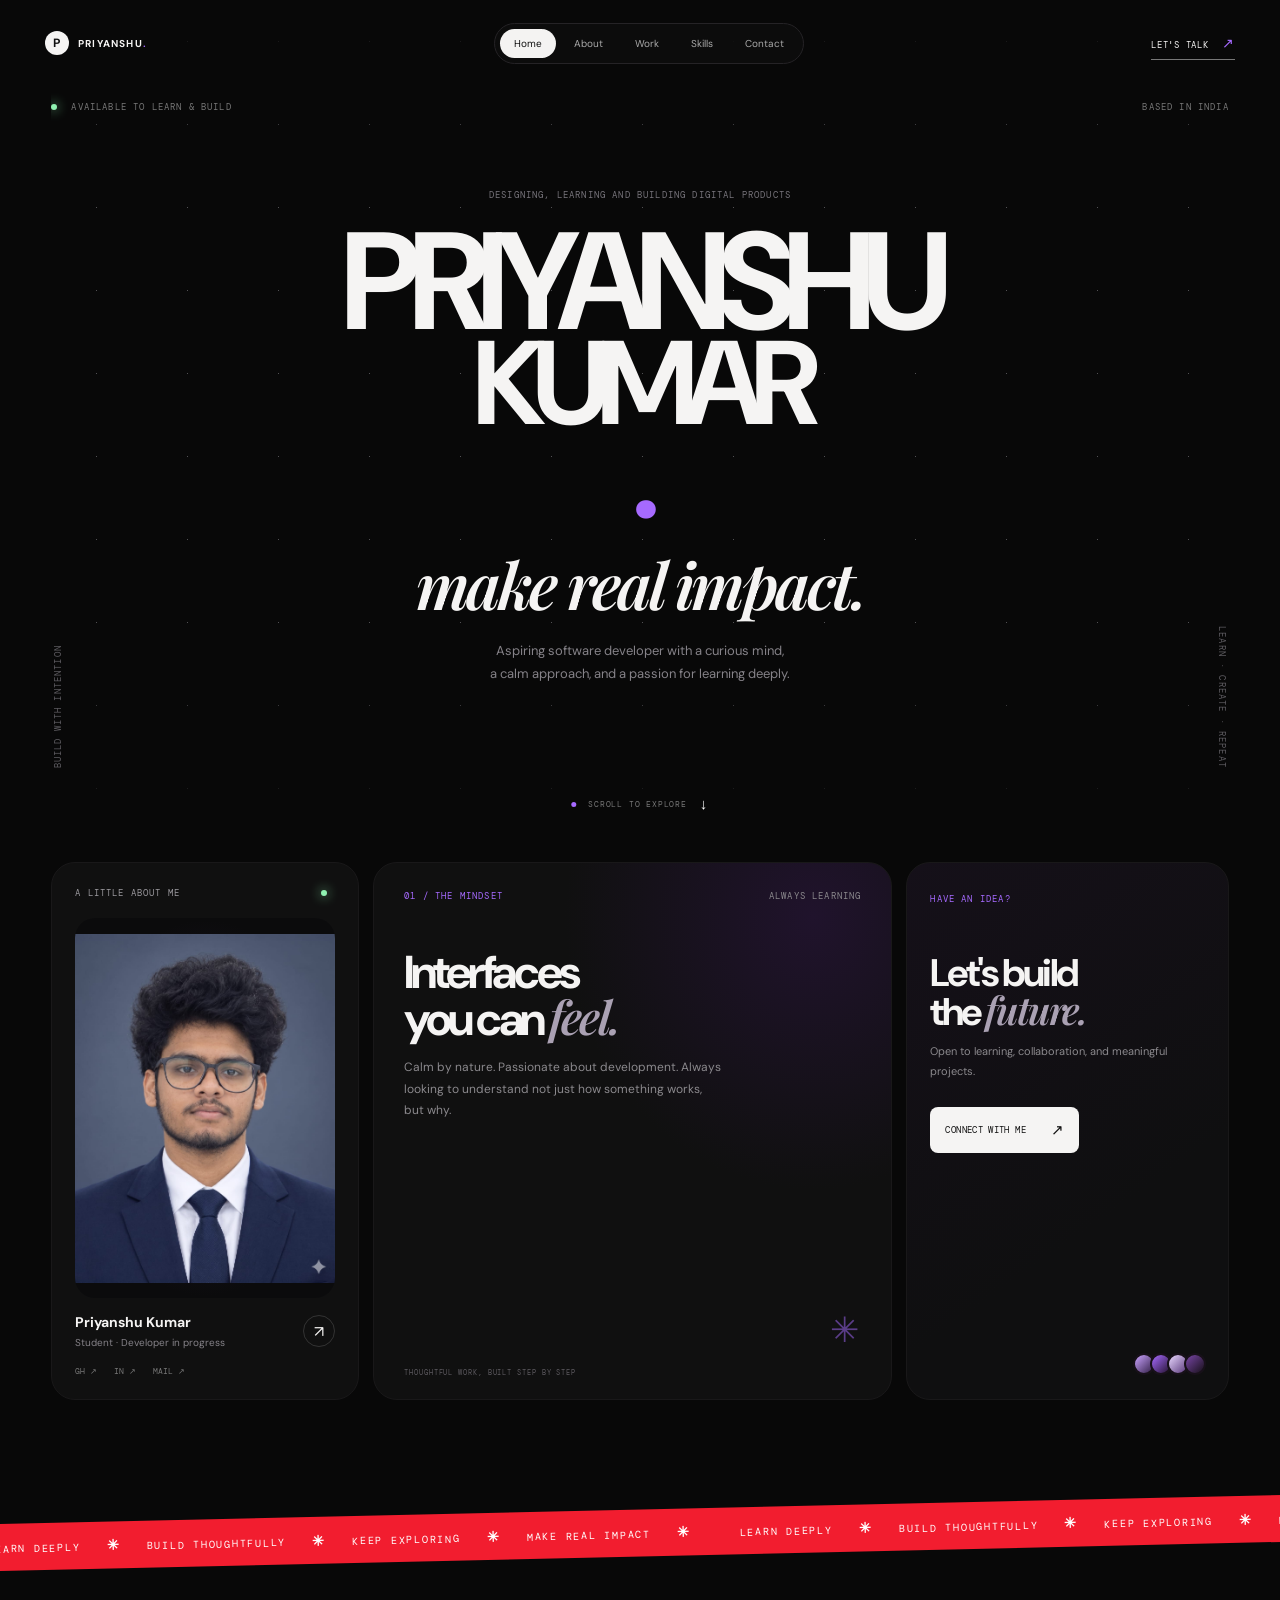
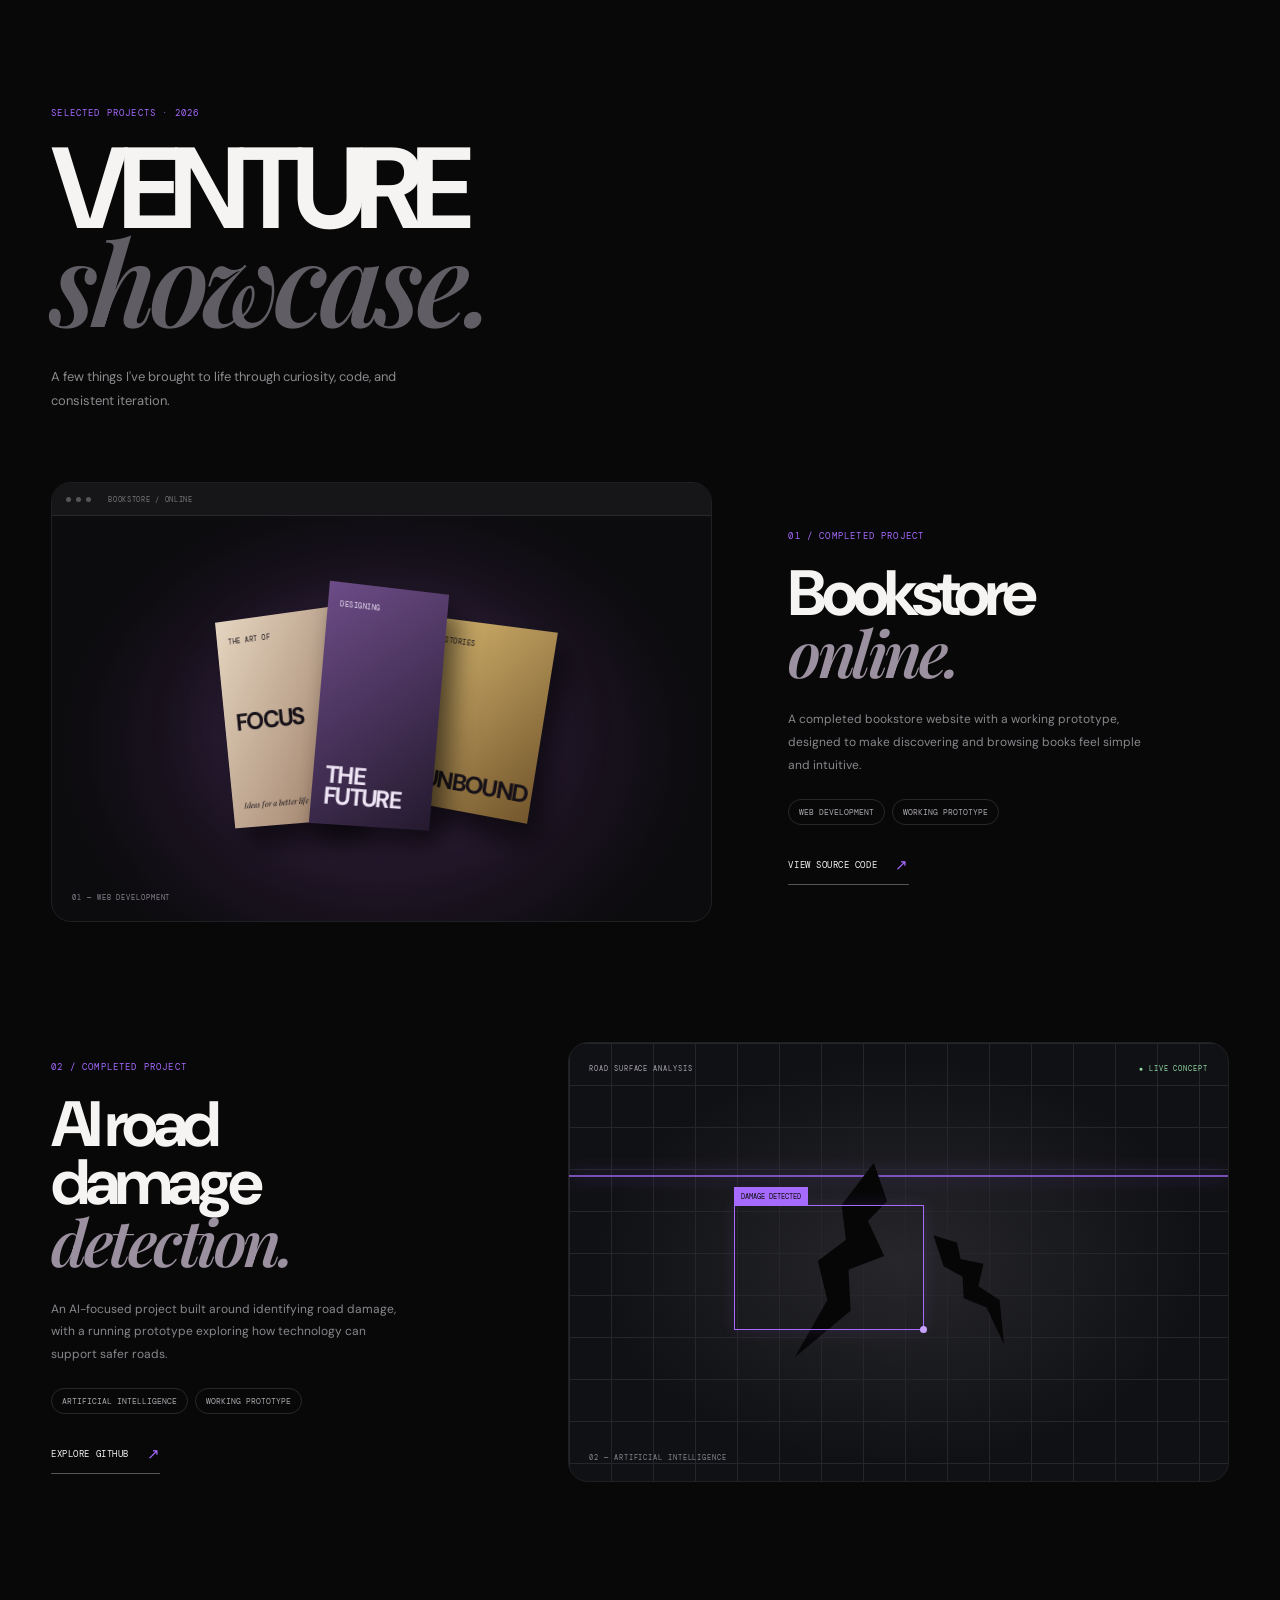
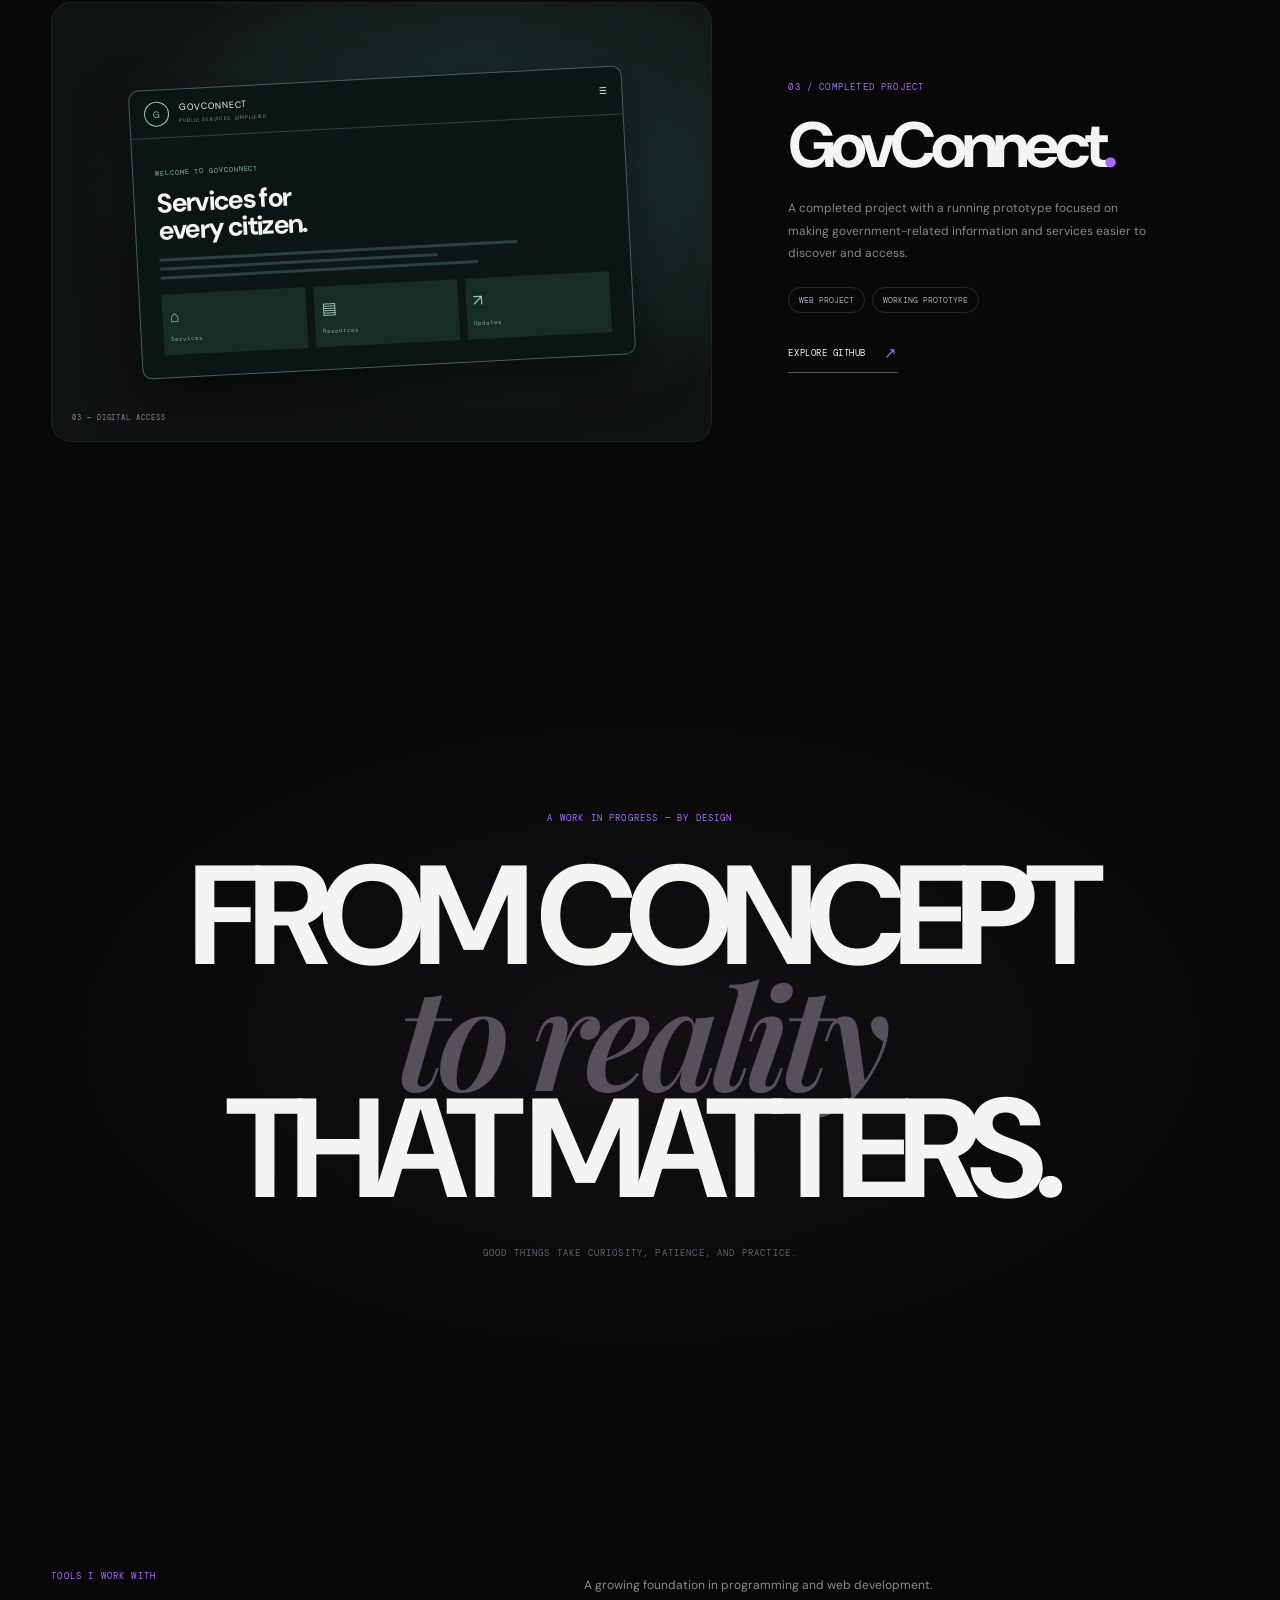
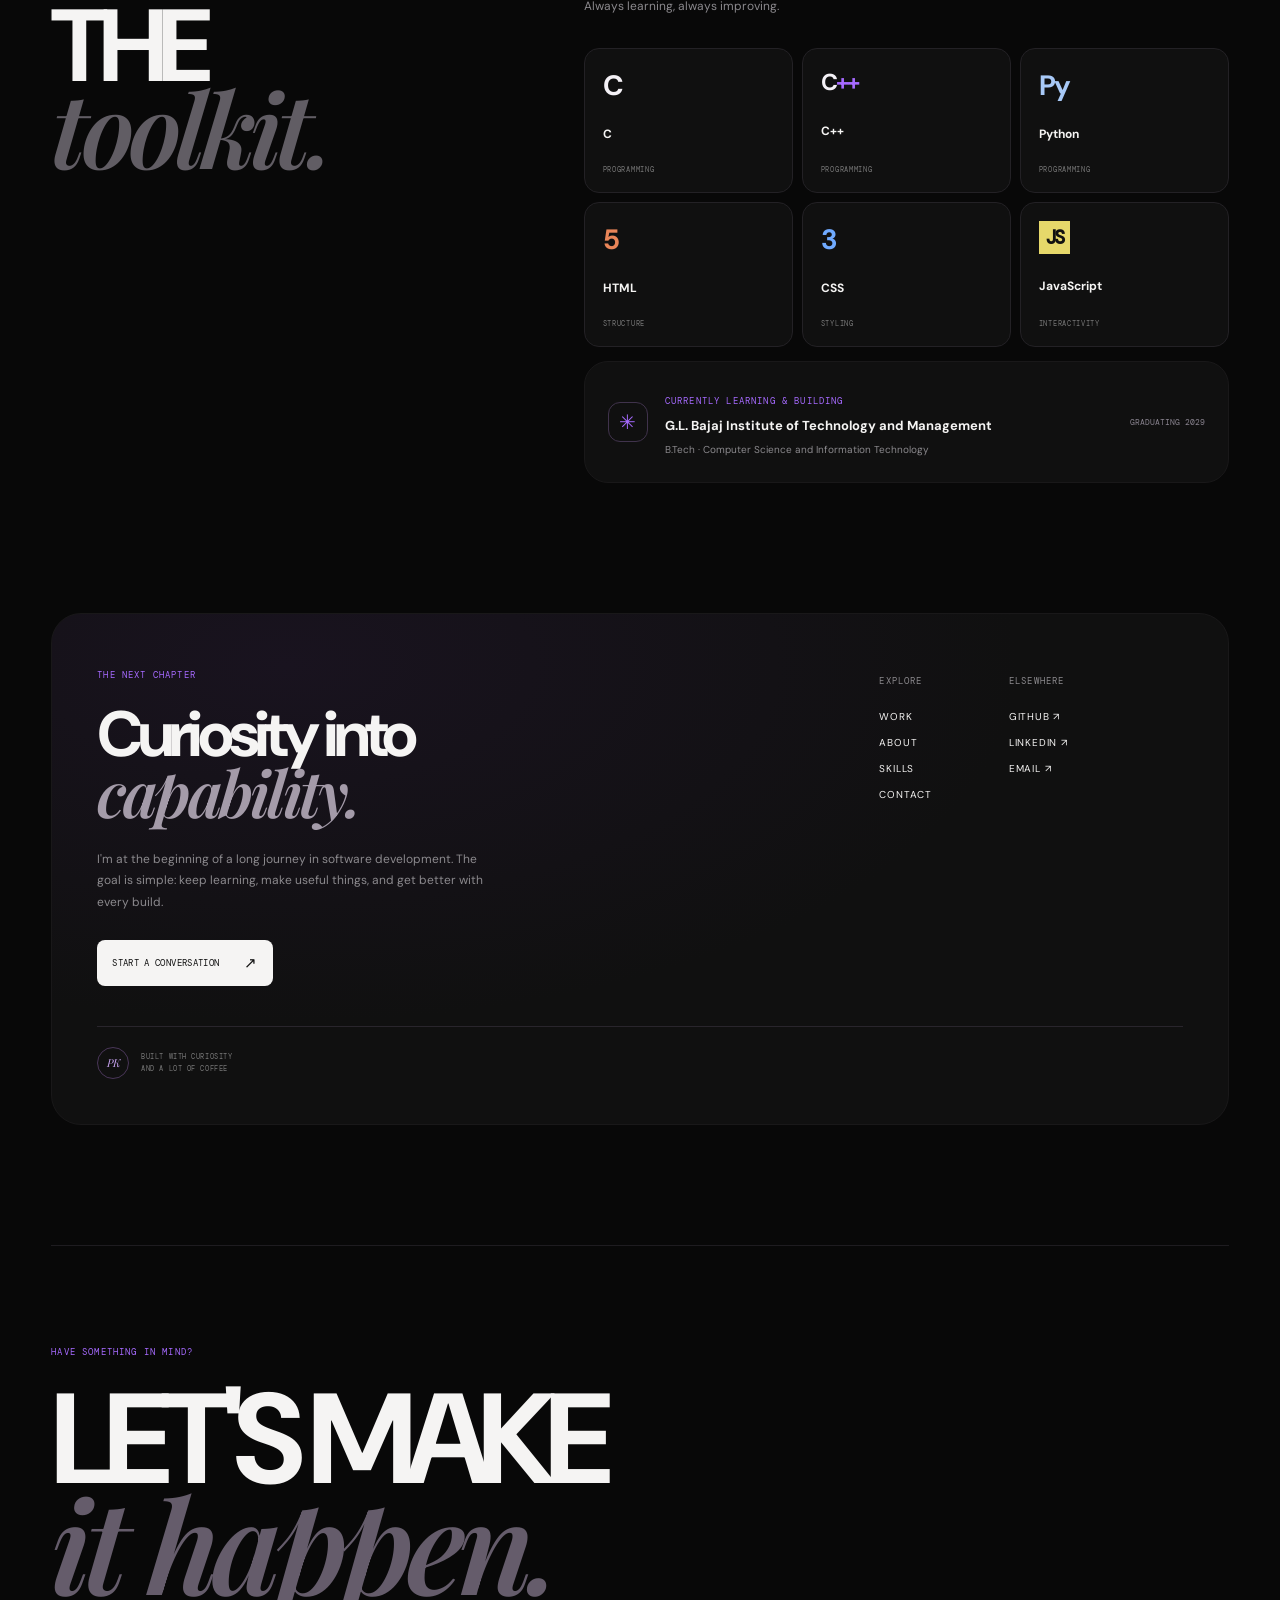
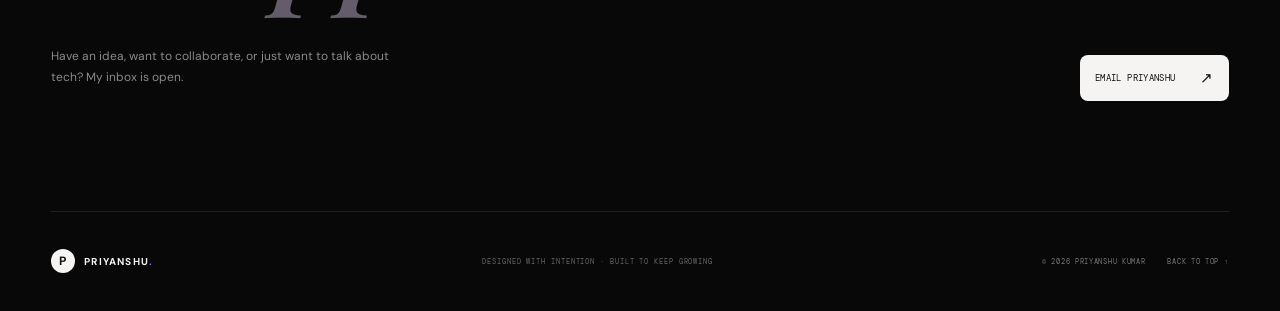
==== commit c269d0cb: "Update image and script paths in index.html" ====
--- a/index.html
+++ b/index.html
@@ -54,7 +54,7 @@
         
 <div class="profile-art">
   <img
-    src="images/priyanshu.jpg"
+    src="priyanshu-portfolio/images/priyanshu.jpg"
     alt="Priyanshu Kumar"
     class="profile-photo"
   />
@@ -203,6 +203,6 @@
     <p class="eyebrow">DESIGNED WITH INTENTION · BUILT TO KEEP GROWING</p>
     <div class="footer-right"><span class="eyebrow">© <span id="year">2026</span> PRIYANSHU KUMAR</span><a href="#home" class="back-top">BACK TO TOP ↑</a></div>
   </footer>
-  <script src="script.js"></script>
+  <script src="priyanshu-portfolio/script.js"></script>
 </body>
 </html>
